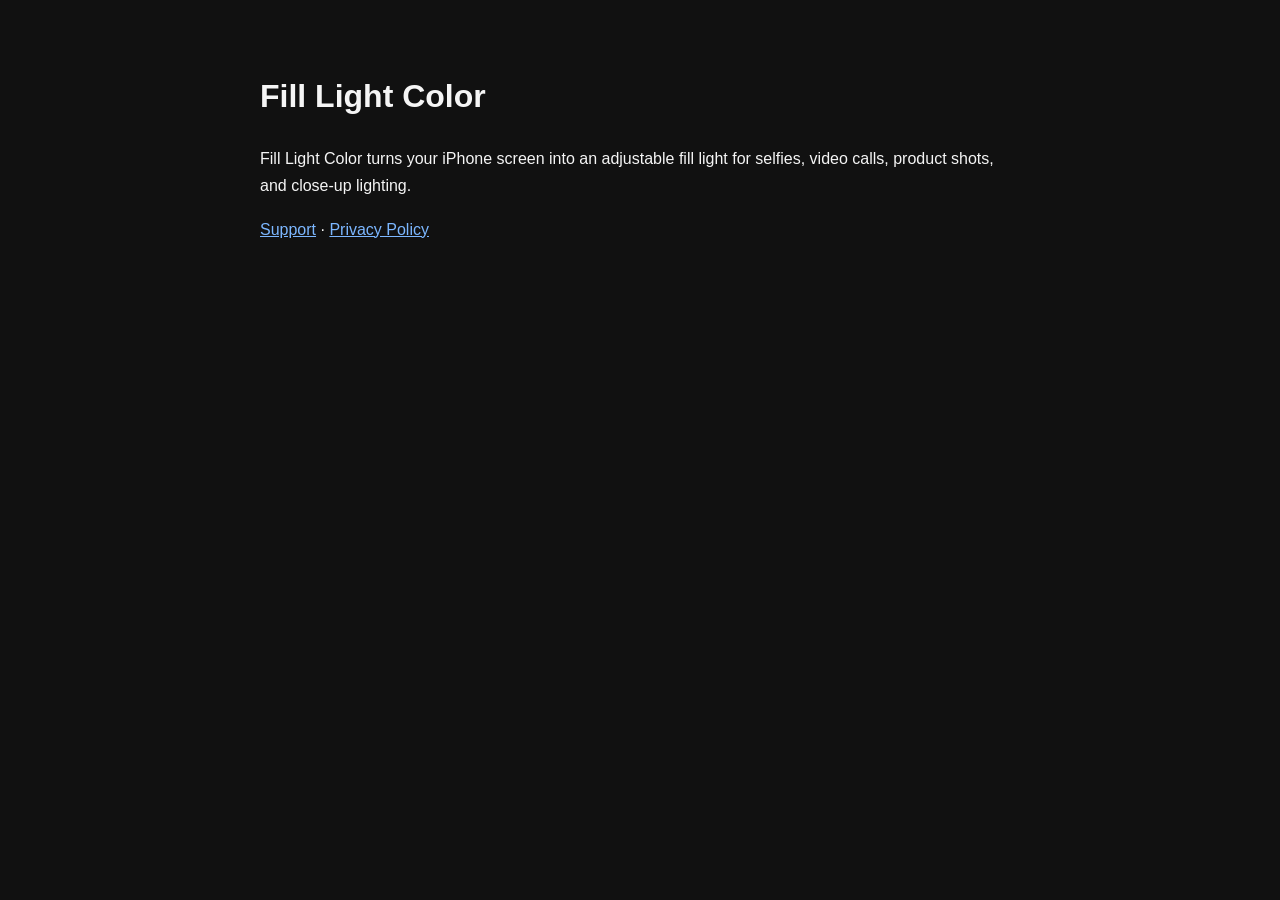
==== index.html @ bf75adb3 "Add root app ads site" ====
<!doctype html>
<html lang="zh-Hant">
<head>
  <meta charset="utf-8">
  <meta name="viewport" content="width=device-width, initial-scale=1">
  <title>Fill Light Color</title>
  <style>
    body { font-family: -apple-system, BlinkMacSystemFont, "PingFang TC", sans-serif; margin: 0; background: #111; color: #f5f5f5; }
    main { max-width: 760px; margin: 0 auto; padding: 48px 24px 72px; line-height: 1.7; }
    a { color: #7cb7ff; }
  </style>
</head>
<body>
  <main>
    <h1>Fill Light Color</h1>
    <p>Fill Light Color turns your iPhone screen into an adjustable fill light for selfies, video calls, product shots, and close-up lighting.</p>
    <p><a href="support.html">Support</a> · <a href="privacy-policy.html">Privacy Policy</a></p>
  </main>
</body>
</html>
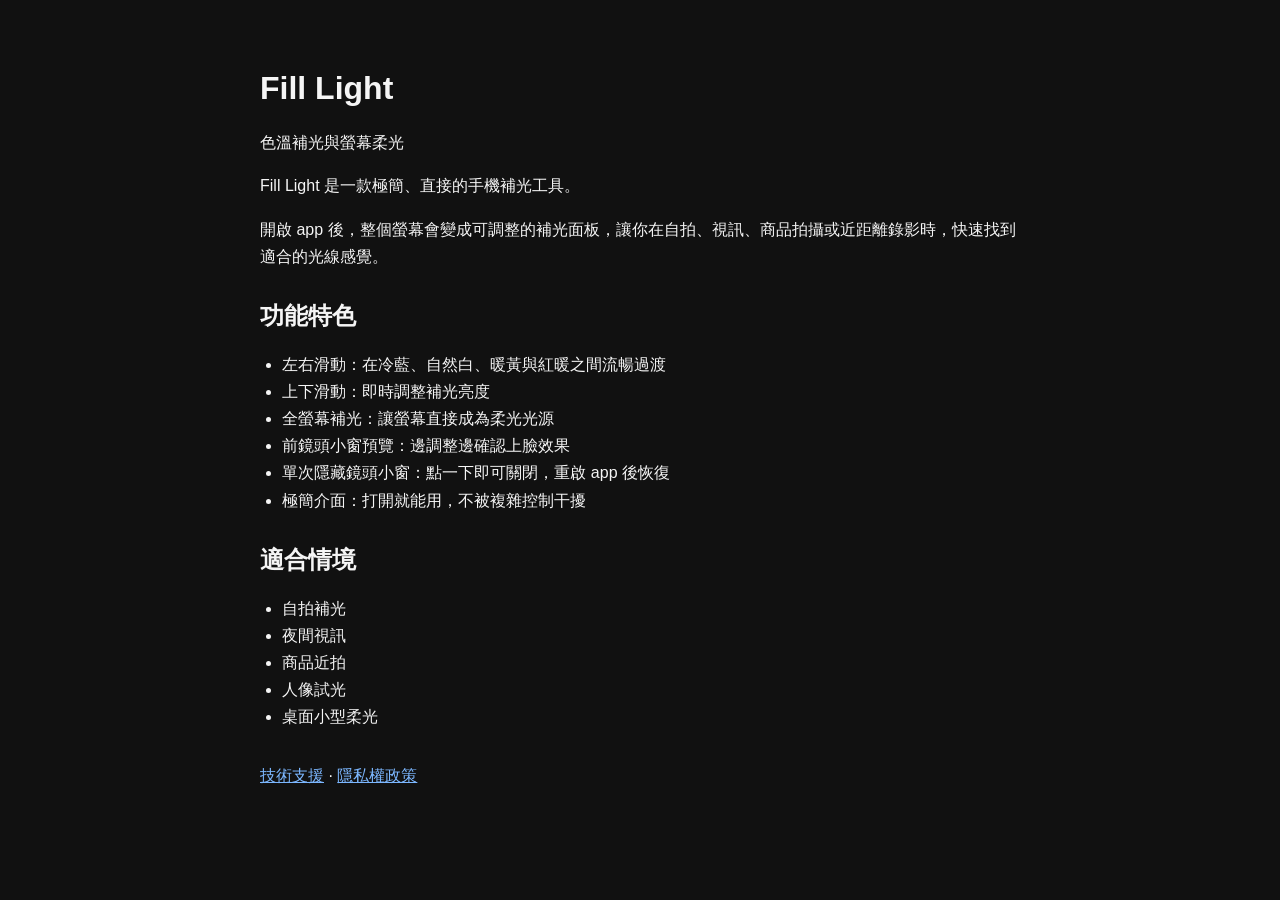
==== commit 0b6a6794: "Update Fill Light site copy" ====
--- a/index.html
+++ b/index.html
@@ -3,18 +3,49 @@
 <head>
   <meta charset="utf-8">
   <meta name="viewport" content="width=device-width, initial-scale=1">
-  <title>Fill Light Color</title>
+  <title>Fill Light</title>
   <style>
     body { font-family: -apple-system, BlinkMacSystemFont, "PingFang TC", sans-serif; margin: 0; background: #111; color: #f5f5f5; }
     main { max-width: 760px; margin: 0 auto; padding: 48px 24px 72px; line-height: 1.7; }
+    h1, h2 { line-height: 1.2; }
     a { color: #7cb7ff; }
+    section { margin-top: 32px; }
+    ul { padding-left: 1.4em; }
   </style>
 </head>
 <body>
   <main>
-    <h1>Fill Light Color</h1>
-    <p>Fill Light Color turns your iPhone screen into an adjustable fill light for selfies, video calls, product shots, and close-up lighting.</p>
-    <p><a href="support.html">Support</a> · <a href="privacy-policy.html">Privacy Policy</a></p>
+    <h1>Fill Light</h1>
+    <p>色溫補光與螢幕柔光</p>
+    <p>Fill Light 是一款極簡、直接的手機補光工具。</p>
+    <p>開啟 app 後，整個螢幕會變成可調整的補光面板，讓你在自拍、視訊、商品拍攝或近距離錄影時，快速找到適合的光線感覺。</p>
+
+    <section>
+      <h2>功能特色</h2>
+      <ul>
+        <li>左右滑動：在冷藍、自然白、暖黃與紅暖之間流暢過渡</li>
+        <li>上下滑動：即時調整補光亮度</li>
+        <li>全螢幕補光：讓螢幕直接成為柔光光源</li>
+        <li>前鏡頭小窗預覽：邊調整邊確認上臉效果</li>
+        <li>單次隱藏鏡頭小窗：點一下即可關閉，重啟 app 後恢復</li>
+        <li>極簡介面：打開就能用，不被複雜控制干擾</li>
+      </ul>
+    </section>
+
+    <section>
+      <h2>適合情境</h2>
+      <ul>
+        <li>自拍補光</li>
+        <li>夜間視訊</li>
+        <li>商品近拍</li>
+        <li>人像試光</li>
+        <li>桌面小型柔光</li>
+      </ul>
+    </section>
+
+    <section>
+      <p><a href="support.html">技術支援</a> · <a href="privacy-policy.html">隱私權政策</a></p>
+    </section>
   </main>
 </body>
 </html>
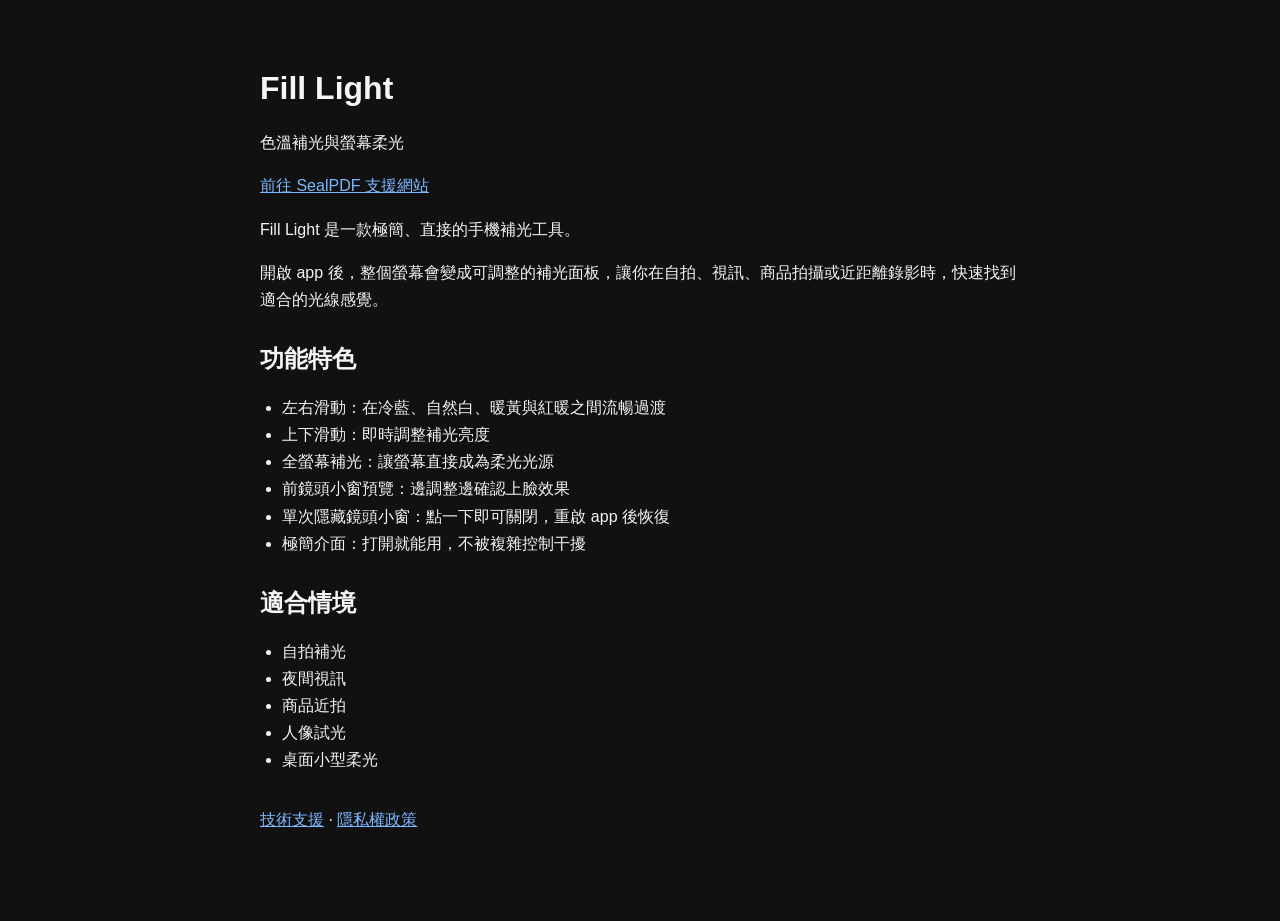
==== commit 92a786b5: "Add SealPDF support site" ====
--- a/index.html
+++ b/index.html
@@ -17,6 +17,7 @@
   <main>
     <h1>Fill Light</h1>
     <p>色溫補光與螢幕柔光</p>
+    <p><a href="sealpdf/">前往 SealPDF 支援網站</a></p>
     <p>Fill Light 是一款極簡、直接的手機補光工具。</p>
     <p>開啟 app 後，整個螢幕會變成可調整的補光面板，讓你在自拍、視訊、商品拍攝或近距離錄影時，快速找到適合的光線感覺。</p>
 
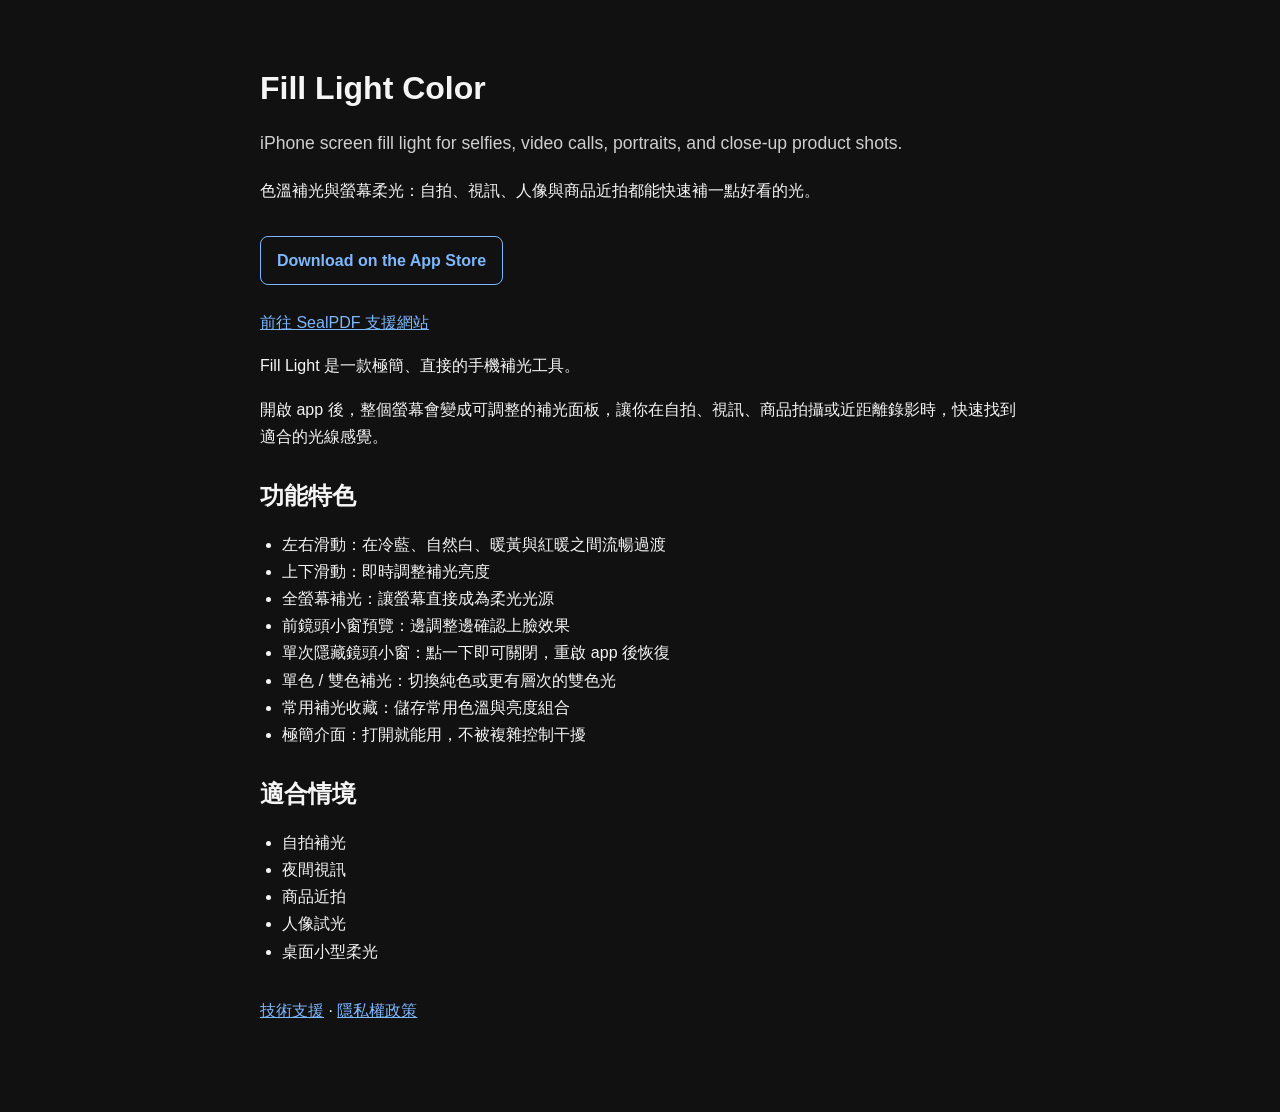
==== commit 9702719d: "Improve Fill Light landing page SEO" ====
--- a/index.html
+++ b/index.html
@@ -3,20 +3,30 @@
 <head>
   <meta charset="utf-8">
   <meta name="viewport" content="width=device-width, initial-scale=1">
-  <title>Fill Light</title>
+  <meta name="description" content="Fill Light Color turns your iPhone screen into a simple selfie fill light with adjustable brightness, color temperature, dual-color light, and front camera preview.">
+  <meta name="keywords" content="fill light, selfie light, iPhone fill light, screen light, color temperature, 補光燈, 自拍補光, 色溫, 柔光">
+  <meta property="og:title" content="Fill Light Color - iPhone screen fill light">
+  <meta property="og:description" content="Use your iPhone screen as an adjustable soft light for selfies, video calls, portraits, and product close-ups.">
+  <meta property="og:type" content="website">
+  <meta property="og:url" content="https://jc2000jctw-maker.github.io/">
+  <title>Fill Light Color - iPhone screen fill light</title>
   <style>
     body { font-family: -apple-system, BlinkMacSystemFont, "PingFang TC", sans-serif; margin: 0; background: #111; color: #f5f5f5; }
     main { max-width: 760px; margin: 0 auto; padding: 48px 24px 72px; line-height: 1.7; }
     h1, h2 { line-height: 1.2; }
     a { color: #7cb7ff; }
+    .app-store-link { display: inline-block; margin: 16px 0 8px; padding: 10px 16px; border: 1px solid #7cb7ff; border-radius: 8px; text-decoration: none; font-weight: 700; }
+    .tagline { color: #cfcfcf; font-size: 1.1rem; }
     section { margin-top: 32px; }
     ul { padding-left: 1.4em; }
   </style>
 </head>
 <body>
   <main>
-    <h1>Fill Light</h1>
-    <p>色溫補光與螢幕柔光</p>
+    <h1>Fill Light Color</h1>
+    <p class="tagline">iPhone screen fill light for selfies, video calls, portraits, and close-up product shots.</p>
+    <p>色溫補光與螢幕柔光：自拍、視訊、人像與商品近拍都能快速補一點好看的光。</p>
+    <p><a class="app-store-link" href="https://apps.apple.com/us/app/fill-light-color/id6772977729">Download on the App Store</a></p>
     <p><a href="sealpdf/">前往 SealPDF 支援網站</a></p>
     <p>Fill Light 是一款極簡、直接的手機補光工具。</p>
     <p>開啟 app 後，整個螢幕會變成可調整的補光面板，讓你在自拍、視訊、商品拍攝或近距離錄影時，快速找到適合的光線感覺。</p>
@@ -29,6 +39,8 @@
         <li>全螢幕補光：讓螢幕直接成為柔光光源</li>
         <li>前鏡頭小窗預覽：邊調整邊確認上臉效果</li>
         <li>單次隱藏鏡頭小窗：點一下即可關閉，重啟 app 後恢復</li>
+        <li>單色 / 雙色補光：切換純色或更有層次的雙色光</li>
+        <li>常用補光收藏：儲存常用色溫與亮度組合</li>
         <li>極簡介面：打開就能用，不被複雜控制干擾</li>
       </ul>
     </section>
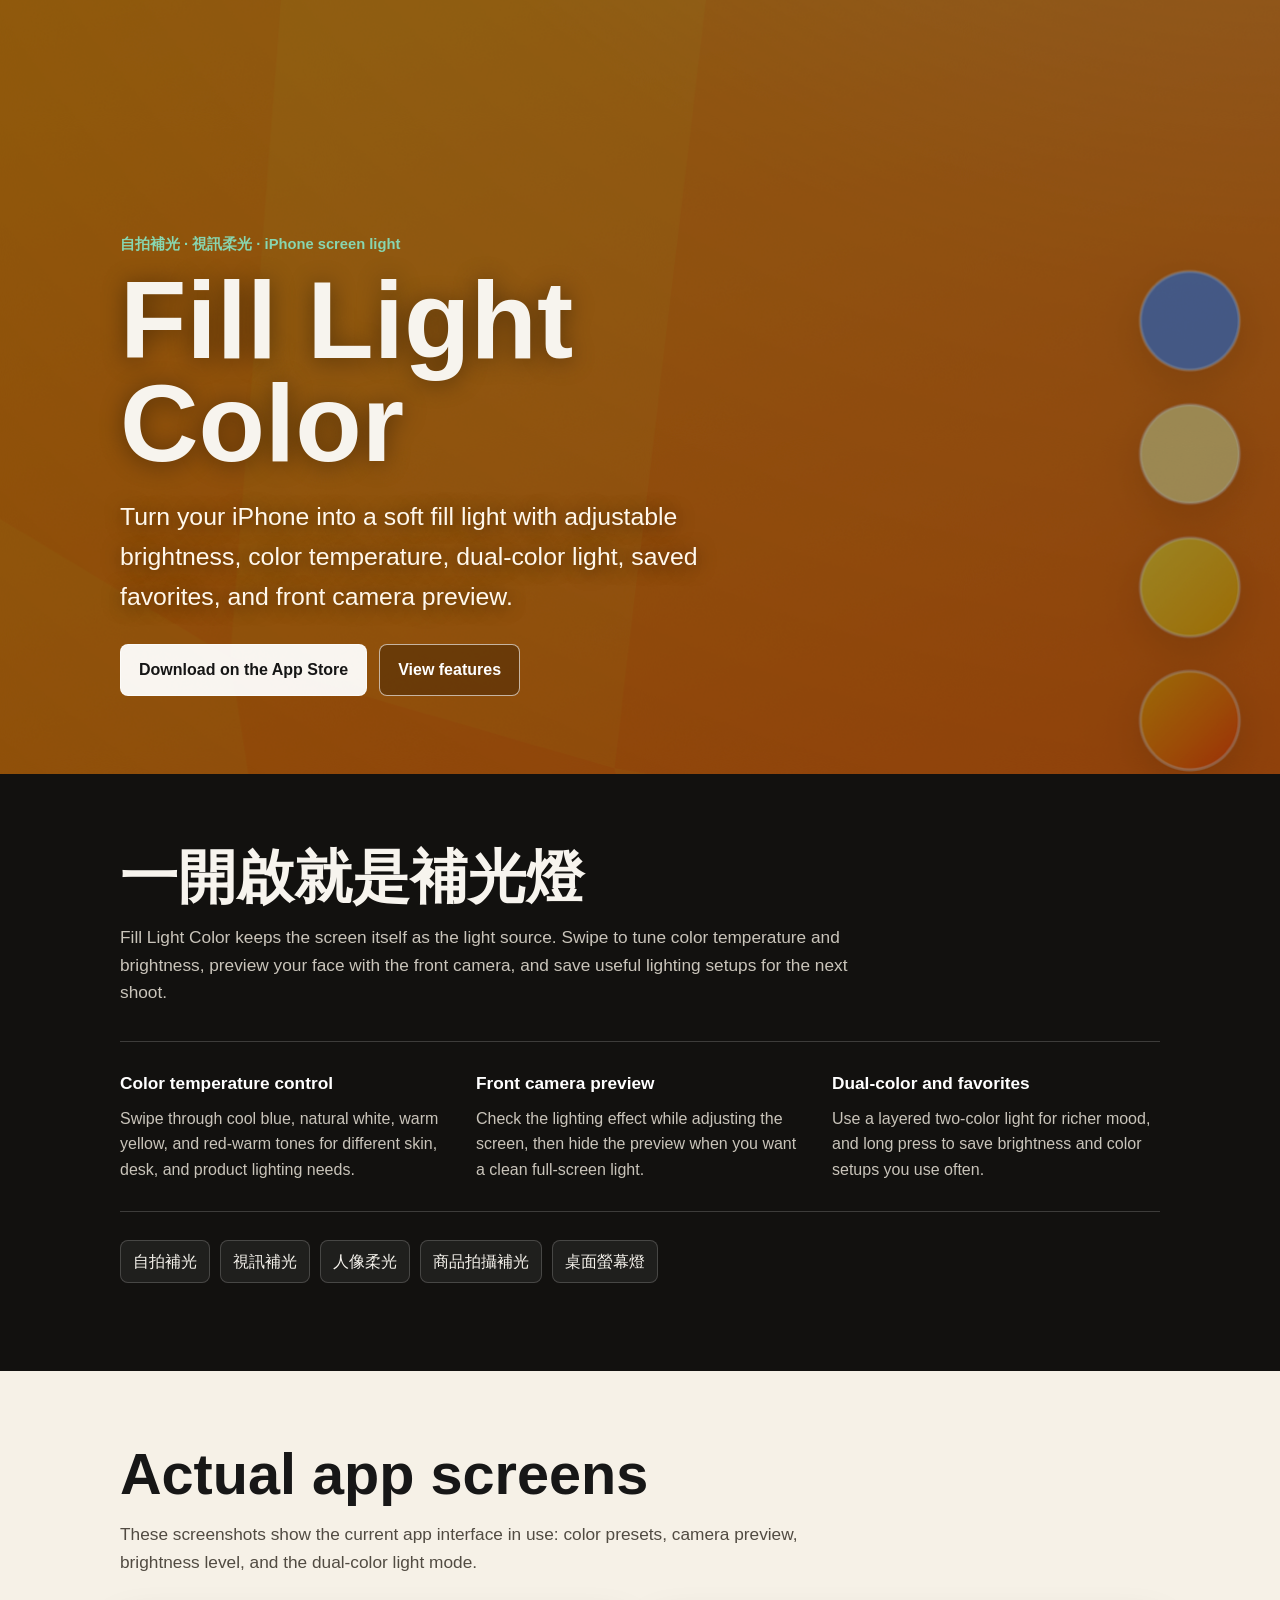
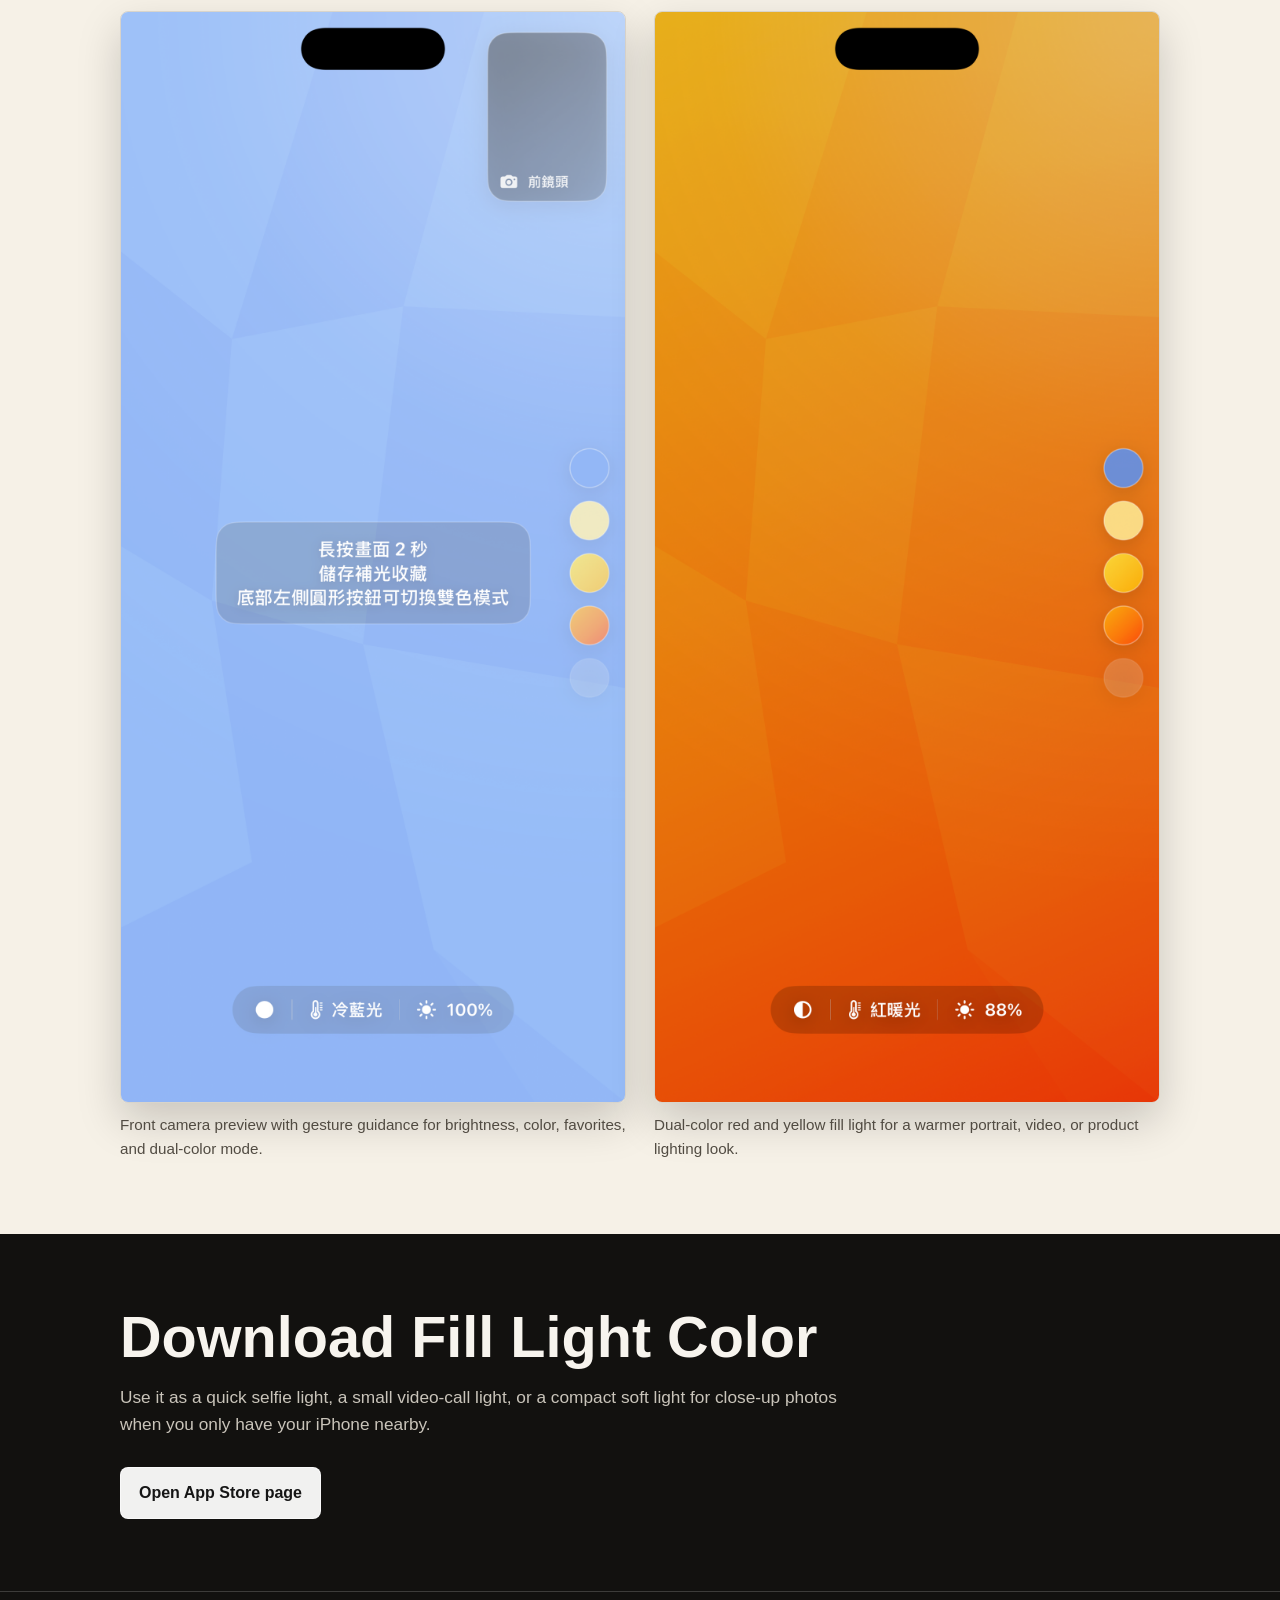
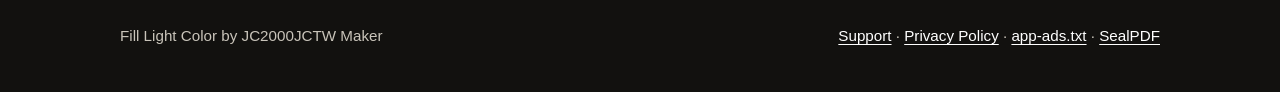
==== commit 050222a5: "Improve Fill Light product landing page" ====
--- a/index.html
+++ b/index.html
@@ -3,62 +3,378 @@
 <head>
   <meta charset="utf-8">
   <meta name="viewport" content="width=device-width, initial-scale=1">
-  <meta name="description" content="Fill Light Color turns your iPhone screen into a simple selfie fill light with adjustable brightness, color temperature, dual-color light, and front camera preview.">
-  <meta name="keywords" content="fill light, selfie light, iPhone fill light, screen light, color temperature, 補光燈, 自拍補光, 色溫, 柔光">
+  <meta name="description" content="Fill Light Color turns your iPhone screen into an adjustable selfie fill light for video calls, portraits, product close-ups, and soft screen lighting. 支援自拍補光、視訊補光、色溫調整、雙色補光與前鏡頭預覽。">
+  <meta name="keywords" content="fill light, selfie light, video light, screen light, iPhone fill light, soft light, color temperature, 補光燈, 自拍補光, 視訊補光, 手機補光燈, 螢幕燈, 色溫, 柔光, 商品拍攝補光">
+  <meta name="robots" content="index,follow">
+  <link rel="canonical" href="https://jc2000jctw-maker.github.io/">
   <meta property="og:title" content="Fill Light Color - iPhone screen fill light">
   <meta property="og:description" content="Use your iPhone screen as an adjustable soft light for selfies, video calls, portraits, and product close-ups.">
   <meta property="og:type" content="website">
   <meta property="og:url" content="https://jc2000jctw-maker.github.io/">
+  <meta property="og:image" content="https://jc2000jctw-maker.github.io/assets/fill-light-dual-red-yellow.png">
   <title>Fill Light Color - iPhone screen fill light</title>
   <style>
-    body { font-family: -apple-system, BlinkMacSystemFont, "PingFang TC", sans-serif; margin: 0; background: #111; color: #f5f5f5; }
-    main { max-width: 760px; margin: 0 auto; padding: 48px 24px 72px; line-height: 1.7; }
-    h1, h2 { line-height: 1.2; }
-    a { color: #7cb7ff; }
-    .app-store-link { display: inline-block; margin: 16px 0 8px; padding: 10px 16px; border: 1px solid #7cb7ff; border-radius: 8px; text-decoration: none; font-weight: 700; }
-    .tagline { color: #cfcfcf; font-size: 1.1rem; }
-    section { margin-top: 32px; }
-    ul { padding-left: 1.4em; }
+    :root {
+      color-scheme: dark;
+      --ink: #f7f4ee;
+      --muted: #c9c4ba;
+      --line: rgba(255, 255, 255, 0.18);
+      --panel: rgba(18, 18, 18, 0.72);
+      --blue: #9fc2f8;
+      --amber: #f0a323;
+      --green: #88d6b0;
+      --page: #12110f;
+    }
+
+    * {
+      box-sizing: border-box;
+    }
+
+    html {
+      scroll-behavior: smooth;
+    }
+
+    body {
+      margin: 0;
+      background: var(--page);
+      color: var(--ink);
+      font-family: -apple-system, BlinkMacSystemFont, "Segoe UI", "PingFang TC", "Noto Sans TC", sans-serif;
+      line-height: 1.6;
+    }
+
+    a {
+      color: inherit;
+    }
+
+    .hero {
+      min-height: 86vh;
+      display: grid;
+      align-items: end;
+      position: relative;
+      isolation: isolate;
+      overflow: hidden;
+      padding: 24px;
+      background: #17140f;
+    }
+
+    .hero::before {
+      content: "";
+      position: absolute;
+      inset: 0;
+      z-index: -2;
+      background-image: url("assets/fill-light-dual-red-yellow.png");
+      background-position: center 42%;
+      background-size: cover;
+    }
+
+    .hero::after {
+      content: "";
+      position: absolute;
+      inset: 0;
+      z-index: -1;
+      background: rgba(0, 0, 0, 0.38);
+    }
+
+    .hero-inner {
+      width: min(1040px, 100%);
+      margin: 0 auto;
+      padding: 13vh 0 6vh;
+    }
+
+    .eyebrow {
+      margin: 0 0 12px;
+      color: var(--green);
+      font-weight: 700;
+      font-size: 0.92rem;
+    }
+
+    h1 {
+      margin: 0;
+      max-width: 720px;
+      font-size: clamp(3rem, 9vw, 6.8rem);
+      line-height: 0.95;
+      letter-spacing: 0;
+      text-wrap: balance;
+      text-shadow: 0 2px 24px rgba(0, 0, 0, 0.42);
+    }
+
+    .tagline {
+      max-width: 660px;
+      margin: 22px 0 0;
+      color: #fff8ec;
+      font-size: clamp(1.15rem, 2vw, 1.55rem);
+      text-shadow: 0 2px 18px rgba(0, 0, 0, 0.55);
+    }
+
+    .actions {
+      display: flex;
+      flex-wrap: wrap;
+      gap: 12px;
+      margin-top: 28px;
+    }
+
+    .button {
+      display: inline-flex;
+      min-height: 48px;
+      align-items: center;
+      justify-content: center;
+      padding: 12px 18px;
+      border: 1px solid rgba(255, 255, 255, 0.62);
+      border-radius: 8px;
+      background: rgba(255, 255, 255, 0.94);
+      color: #161616;
+      font-weight: 800;
+      text-decoration: none;
+    }
+
+    .button.secondary {
+      background: rgba(0, 0, 0, 0.26);
+      color: #fff;
+    }
+
+    main {
+      overflow: hidden;
+    }
+
+    .section {
+      padding: 72px 24px;
+    }
+
+    .section-inner {
+      width: min(1040px, 100%);
+      margin: 0 auto;
+    }
+
+    h2 {
+      margin: 0 0 16px;
+      font-size: clamp(2rem, 5vw, 3.6rem);
+      line-height: 1.08;
+      letter-spacing: 0;
+    }
+
+    .lead {
+      max-width: 760px;
+      margin: 0;
+      color: var(--muted);
+      font-size: 1.08rem;
+    }
+
+    .feature-grid {
+      display: grid;
+      grid-template-columns: repeat(3, 1fr);
+      gap: 28px;
+      margin-top: 34px;
+      border-top: 1px solid var(--line);
+      border-bottom: 1px solid var(--line);
+    }
+
+    .feature {
+      min-width: 0;
+      padding: 28px 0;
+    }
+
+    .feature strong {
+      display: block;
+      margin-bottom: 8px;
+      color: #fff;
+      font-size: 1.08rem;
+    }
+
+    .feature p {
+      margin: 0;
+      color: var(--muted);
+    }
+
+    .showcase {
+      background: #f6f1e7;
+      color: #171717;
+    }
+
+    .showcase .lead {
+      color: #514b42;
+    }
+
+    .shots {
+      display: grid;
+      grid-template-columns: repeat(2, minmax(0, 1fr));
+      gap: 28px;
+      align-items: start;
+      margin-top: 34px;
+    }
+
+    figure {
+      margin: 0;
+    }
+
+    .shot img {
+      display: block;
+      width: 100%;
+      height: auto;
+      border-radius: 8px;
+      border: 1px solid rgba(0, 0, 0, 0.12);
+      box-shadow: 0 18px 44px rgba(0, 0, 0, 0.18);
+    }
+
+    figcaption {
+      margin-top: 10px;
+      color: #514b42;
+      font-size: 0.95rem;
+    }
+
+    .use-cases {
+      display: flex;
+      flex-wrap: wrap;
+      gap: 10px;
+      margin-top: 28px;
+      padding: 0;
+      list-style: none;
+    }
+
+    .use-cases li {
+      border: 1px solid var(--line);
+      border-radius: 8px;
+      padding: 8px 12px;
+      color: var(--ink);
+      background: rgba(255, 255, 255, 0.06);
+    }
+
+    .footer {
+      padding: 32px 24px 44px;
+      border-top: 1px solid var(--line);
+      color: var(--muted);
+      font-size: 0.95rem;
+    }
+
+    .footer-inner {
+      width: min(1040px, 100%);
+      margin: 0 auto;
+      display: flex;
+      flex-wrap: wrap;
+      gap: 12px 18px;
+      justify-content: space-between;
+    }
+
+    .footer a {
+      color: #fff;
+      text-decoration-thickness: 1px;
+      text-underline-offset: 3px;
+    }
+
+    @media (max-width: 760px) {
+      .hero {
+        min-height: 82vh;
+      }
+
+      .feature-grid,
+      .shots {
+        grid-template-columns: 1fr;
+      }
+
+      .section {
+        padding: 56px 20px;
+      }
+    }
   </style>
+  <script type="application/ld+json">
+    {
+      "@context": "https://schema.org",
+      "@type": "SoftwareApplication",
+      "name": "Fill Light Color",
+      "operatingSystem": "iOS",
+      "applicationCategory": "UtilitiesApplication",
+      "description": "An iPhone screen fill light for selfies, video calls, portraits, and product close-ups with adjustable brightness, color temperature, dual-color light, favorites, and front camera preview.",
+      "downloadUrl": "https://apps.apple.com/us/app/fill-light-color/id6772977729",
+      "offers": {
+        "@type": "Offer",
+        "price": "0",
+        "priceCurrency": "USD"
+      }
+    }
+  </script>
 </head>
 <body>
+  <header class="hero">
+    <div class="hero-inner">
+      <p class="eyebrow">自拍補光 · 視訊柔光 · iPhone screen light</p>
+      <h1>Fill Light Color</h1>
+      <p class="tagline">Turn your iPhone into a soft fill light with adjustable brightness, color temperature, dual-color light, saved favorites, and front camera preview.</p>
+      <div class="actions" aria-label="Primary actions">
+        <a class="button" href="https://apps.apple.com/us/app/fill-light-color/id6772977729">Download on the App Store</a>
+        <a class="button secondary" href="#features">View features</a>
+      </div>
+    </div>
+  </header>
+
   <main>
-    <h1>Fill Light Color</h1>
-    <p class="tagline">iPhone screen fill light for selfies, video calls, portraits, and close-up product shots.</p>
-    <p>色溫補光與螢幕柔光：自拍、視訊、人像與商品近拍都能快速補一點好看的光。</p>
-    <p><a class="app-store-link" href="https://apps.apple.com/us/app/fill-light-color/id6772977729">Download on the App Store</a></p>
-    <p><a href="sealpdf/">前往 SealPDF 支援網站</a></p>
-    <p>Fill Light 是一款極簡、直接的手機補光工具。</p>
-    <p>開啟 app 後，整個螢幕會變成可調整的補光面板，讓你在自拍、視訊、商品拍攝或近距離錄影時，快速找到適合的光線感覺。</p>
-
-    <section>
-      <h2>功能特色</h2>
-      <ul>
-        <li>左右滑動：在冷藍、自然白、暖黃與紅暖之間流暢過渡</li>
-        <li>上下滑動：即時調整補光亮度</li>
-        <li>全螢幕補光：讓螢幕直接成為柔光光源</li>
-        <li>前鏡頭小窗預覽：邊調整邊確認上臉效果</li>
-        <li>單次隱藏鏡頭小窗：點一下即可關閉，重啟 app 後恢復</li>
-        <li>單色 / 雙色補光：切換純色或更有層次的雙色光</li>
-        <li>常用補光收藏：儲存常用色溫與亮度組合</li>
-        <li>極簡介面：打開就能用，不被複雜控制干擾</li>
-      </ul>
+    <section class="section" id="features">
+      <div class="section-inner">
+        <h2>一開啟就是補光燈</h2>
+        <p class="lead">Fill Light Color keeps the screen itself as the light source. Swipe to tune color temperature and brightness, preview your face with the front camera, and save useful lighting setups for the next shoot.</p>
+
+        <div class="feature-grid" aria-label="Fill Light Color features">
+          <div class="feature">
+            <strong>Color temperature control</strong>
+            <p>Swipe through cool blue, natural white, warm yellow, and red-warm tones for different skin, desk, and product lighting needs.</p>
+          </div>
+          <div class="feature">
+            <strong>Front camera preview</strong>
+            <p>Check the lighting effect while adjusting the screen, then hide the preview when you want a clean full-screen light.</p>
+          </div>
+          <div class="feature">
+            <strong>Dual-color and favorites</strong>
+            <p>Use a layered two-color light for richer mood, and long press to save brightness and color setups you use often.</p>
+          </div>
+        </div>
+
+        <ul class="use-cases" aria-label="Use cases">
+          <li>自拍補光</li>
+          <li>視訊補光</li>
+          <li>人像柔光</li>
+          <li>商品拍攝補光</li>
+          <li>桌面螢幕燈</li>
+        </ul>
+      </div>
     </section>
 
-    <section>
-      <h2>適合情境</h2>
-      <ul>
-        <li>自拍補光</li>
-        <li>夜間視訊</li>
-        <li>商品近拍</li>
-        <li>人像試光</li>
-        <li>桌面小型柔光</li>
-      </ul>
+    <section class="section showcase" aria-label="Actual app screenshots">
+      <div class="section-inner">
+        <h2>Actual app screens</h2>
+        <p class="lead">These screenshots show the current app interface in use: color presets, camera preview, brightness level, and the dual-color light mode.</p>
+
+        <div class="shots">
+          <figure class="shot">
+            <img src="assets/fill-light-camera-hint.png" alt="Fill Light Color cool blue screen light with front camera preview and gesture hint" width="1284" height="2778" loading="lazy">
+            <figcaption>Front camera preview with gesture guidance for brightness, color, favorites, and dual-color mode.</figcaption>
+          </figure>
+          <figure class="shot">
+            <img src="assets/fill-light-dual-red-yellow.png" alt="Fill Light Color red yellow dual-color fill light mode with brightness control" width="1284" height="2778" loading="lazy">
+            <figcaption>Dual-color red and yellow fill light for a warmer portrait, video, or product lighting look.</figcaption>
+          </figure>
+        </div>
+      </div>
     </section>
 
-    <section>
-      <p><a href="support.html">技術支援</a> · <a href="privacy-policy.html">隱私權政策</a></p>
+    <section class="section">
+      <div class="section-inner">
+        <h2>Download Fill Light Color</h2>
+        <p class="lead">Use it as a quick selfie light, a small video-call light, or a compact soft light for close-up photos when you only have your iPhone nearby.</p>
+        <div class="actions">
+          <a class="button" href="https://apps.apple.com/us/app/fill-light-color/id6772977729">Open App Store page</a>
+        </div>
+      </div>
     </section>
   </main>
+
+  <footer class="footer">
+    <div class="footer-inner">
+      <div>Fill Light Color by JC2000JCTW Maker</div>
+      <div>
+        <a href="support.html">Support</a> ·
+        <a href="privacy-policy.html">Privacy Policy</a> ·
+        <a href="app-ads.txt">app-ads.txt</a> ·
+        <a href="sealpdf/">SealPDF</a>
+      </div>
+    </div>
+  </footer>
 </body>
 </html>
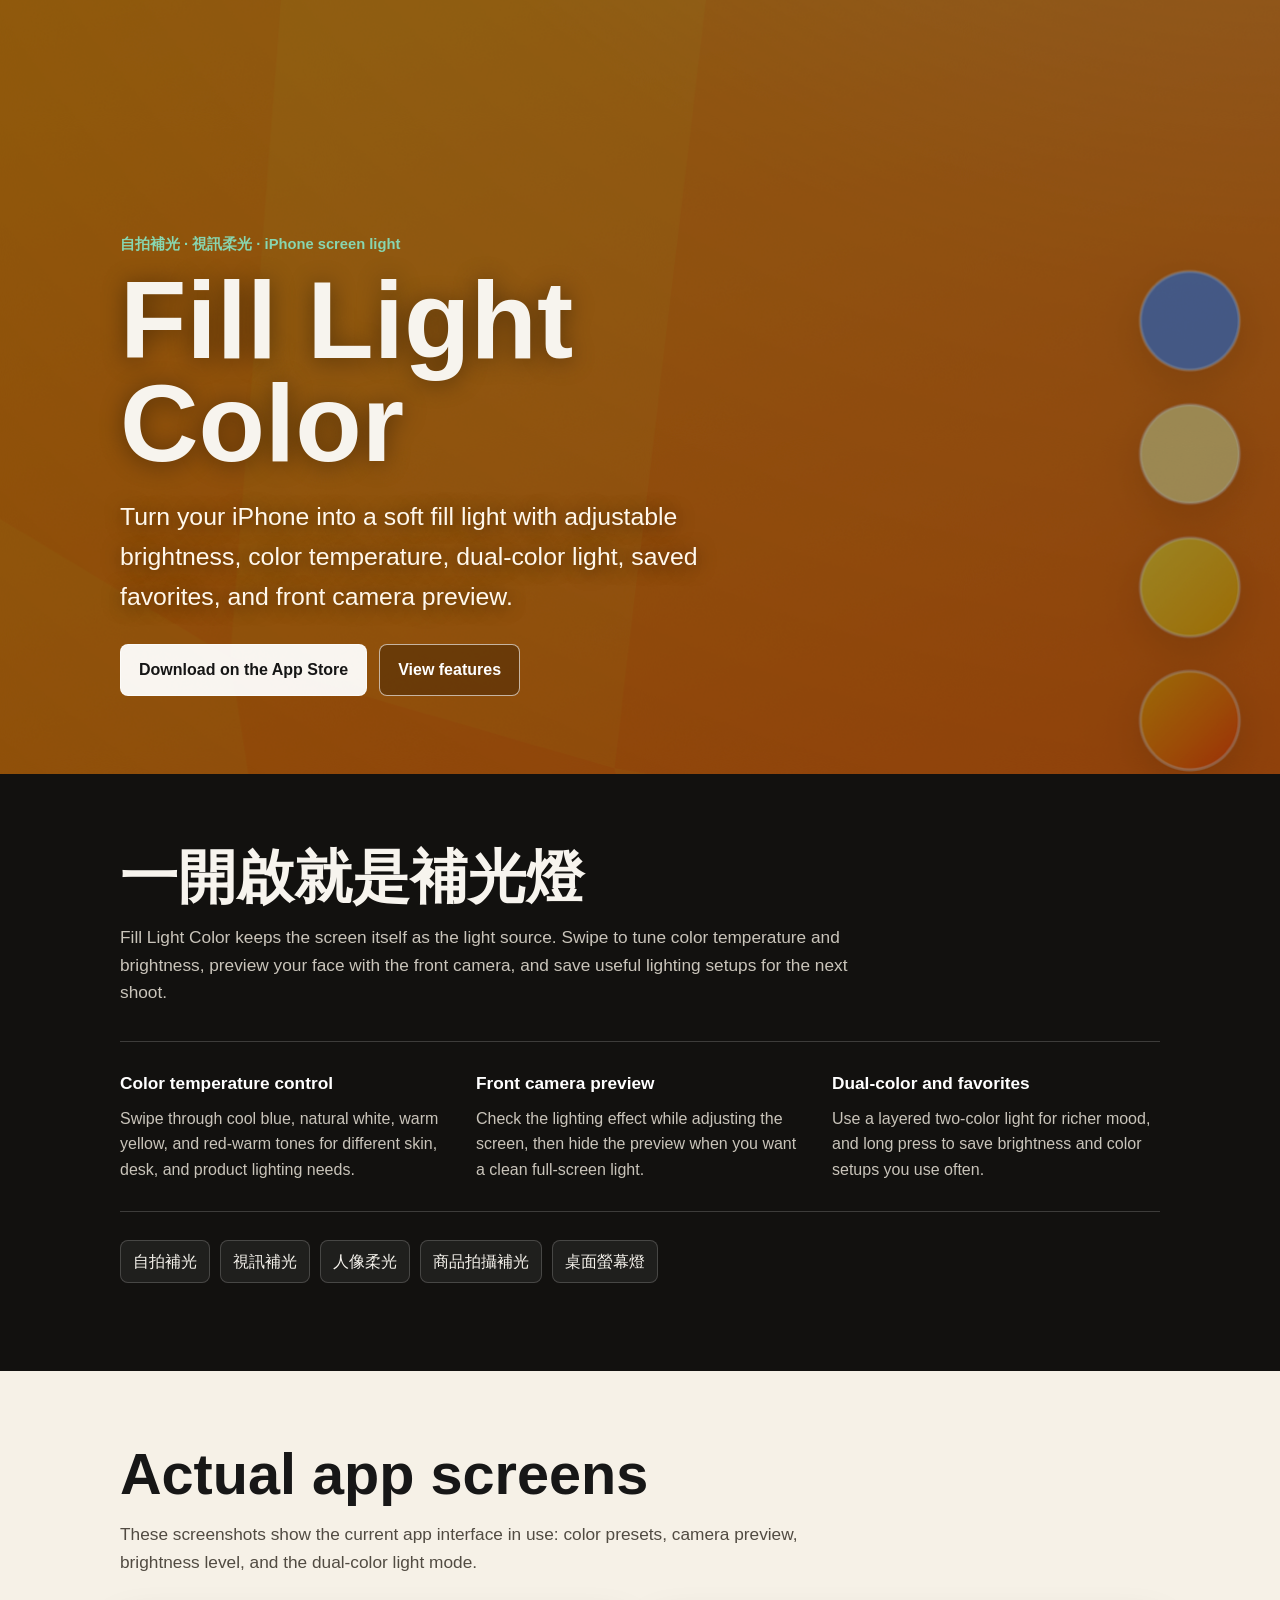
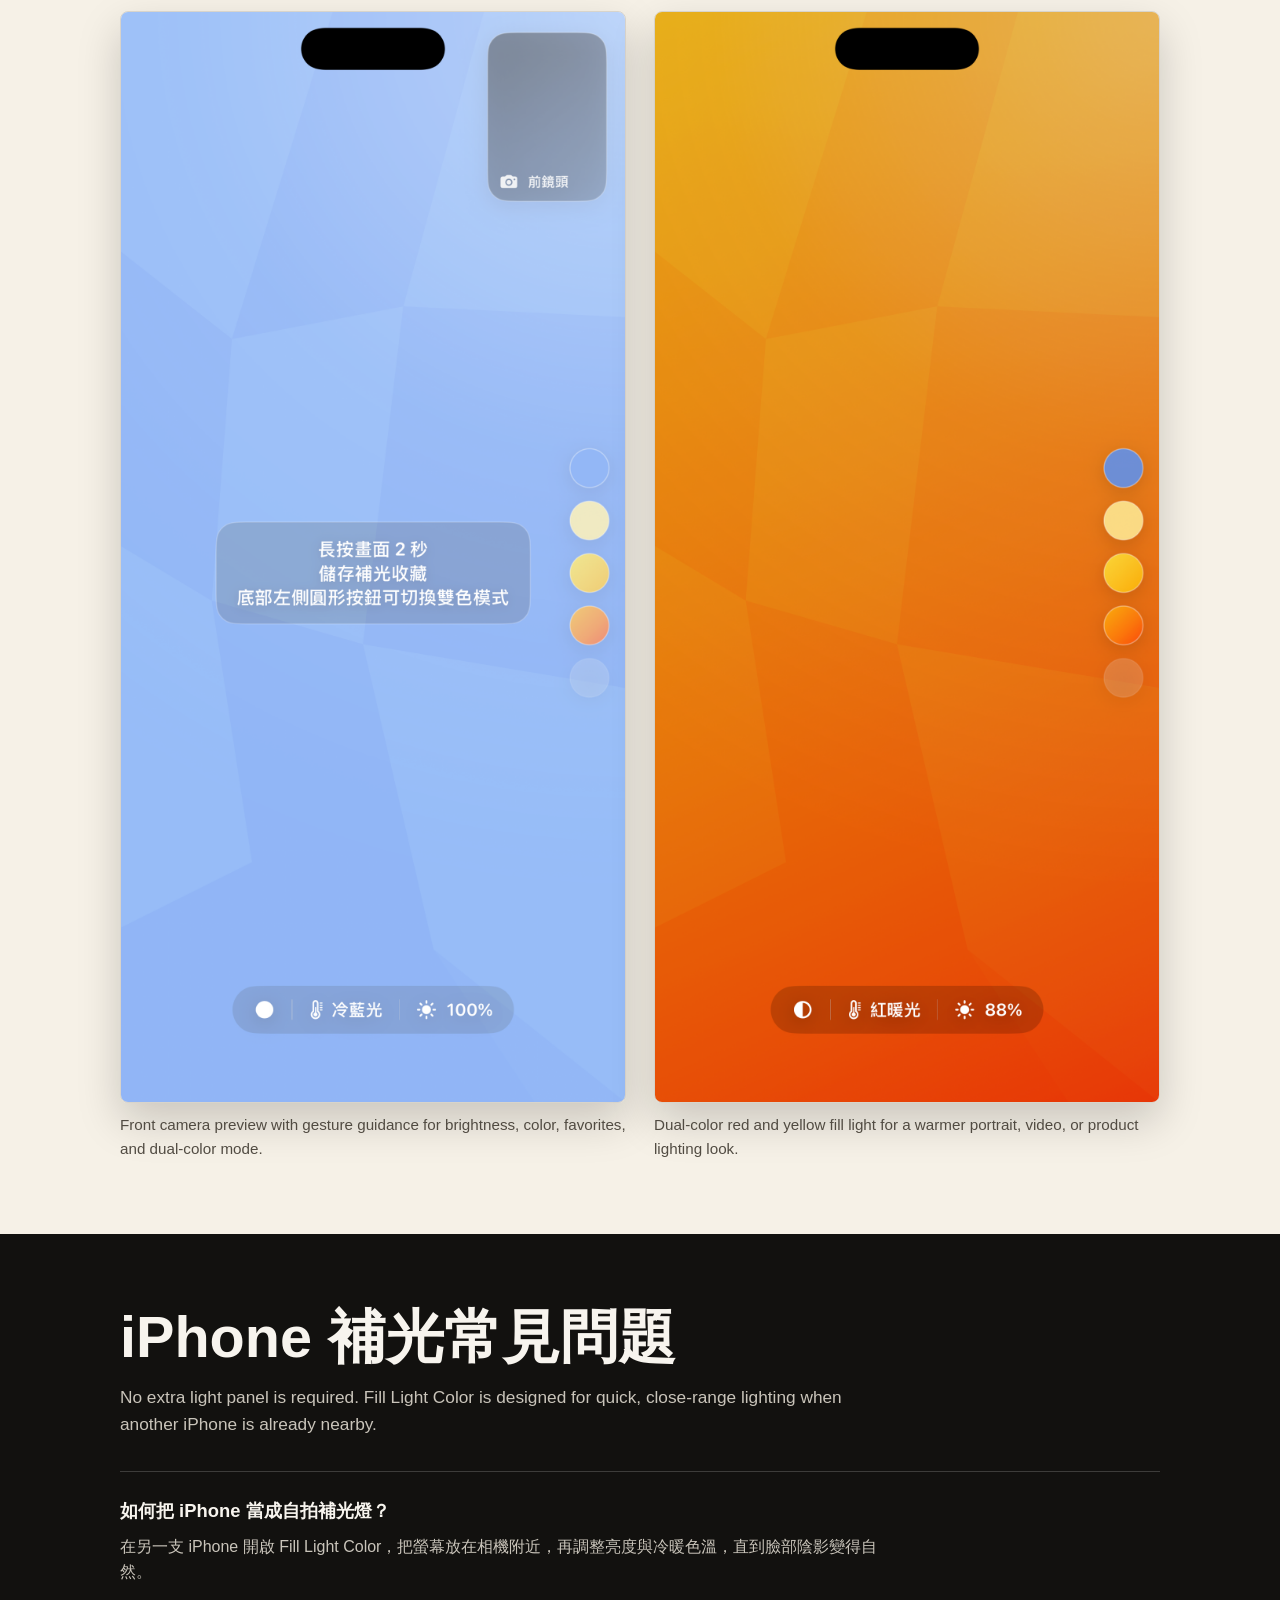
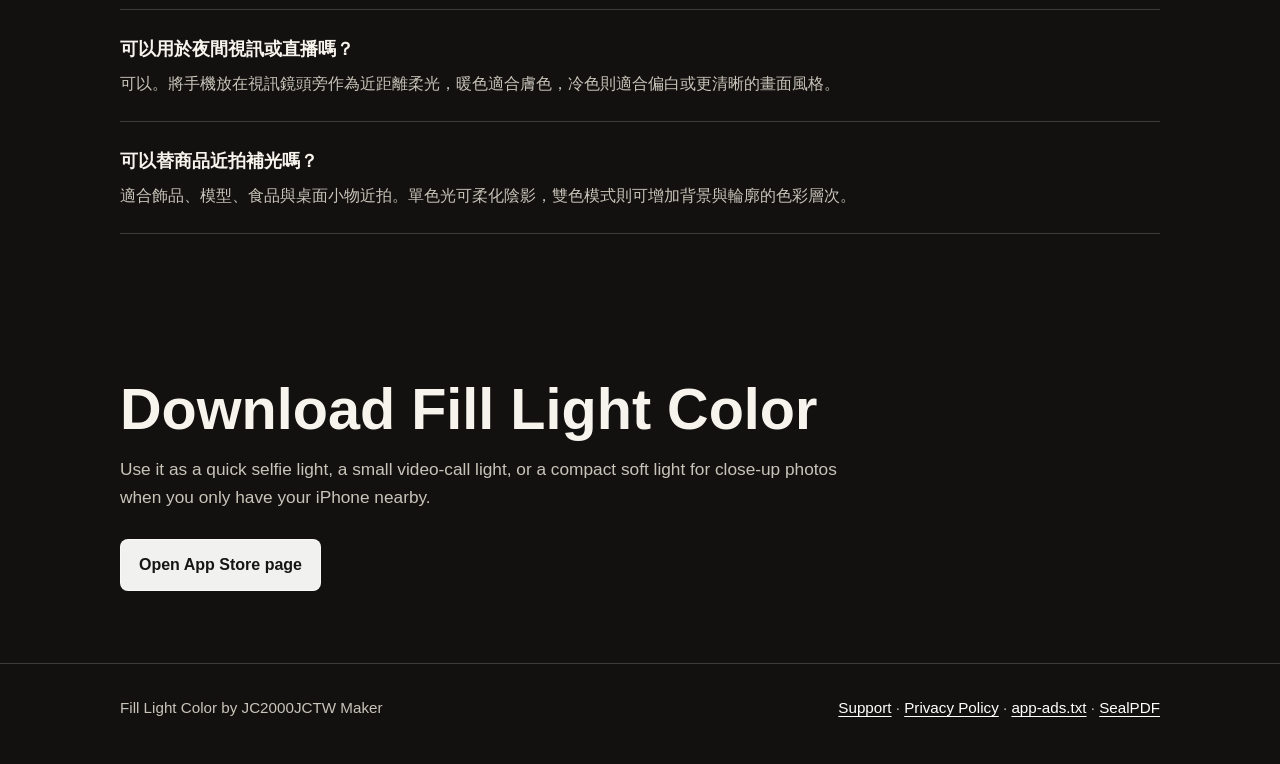
==== commit d4f4f257: "Improve Fill Light discovery SEO" ====
--- a/index.html
+++ b/index.html
@@ -6,12 +6,20 @@
   <meta name="description" content="Fill Light Color turns your iPhone screen into an adjustable selfie fill light for video calls, portraits, product close-ups, and soft screen lighting. 支援自拍補光、視訊補光、色溫調整、雙色補光與前鏡頭預覽。">
   <meta name="keywords" content="fill light, selfie light, video light, screen light, iPhone fill light, soft light, color temperature, 補光燈, 自拍補光, 視訊補光, 手機補光燈, 螢幕燈, 色溫, 柔光, 商品拍攝補光">
   <meta name="robots" content="index,follow">
+  <meta name="apple-itunes-app" content="app-id=6772977729">
+  <meta name="theme-color" content="#12110f">
   <link rel="canonical" href="https://jc2000jctw-maker.github.io/">
   <meta property="og:title" content="Fill Light Color - iPhone screen fill light">
   <meta property="og:description" content="Use your iPhone screen as an adjustable soft light for selfies, video calls, portraits, and product close-ups.">
   <meta property="og:type" content="website">
   <meta property="og:url" content="https://jc2000jctw-maker.github.io/">
+  <meta property="og:site_name" content="Fill Light Color">
+  <meta property="og:locale" content="zh_TW">
   <meta property="og:image" content="https://jc2000jctw-maker.github.io/assets/fill-light-dual-red-yellow.png">
+  <meta name="twitter:card" content="summary_large_image">
+  <meta name="twitter:title" content="Fill Light Color - iPhone screen fill light">
+  <meta name="twitter:description" content="Adjustable soft screen light for selfies, video calls, portraits, and product close-ups.">
+  <meta name="twitter:image" content="https://jc2000jctw-maker.github.io/assets/fill-light-dual-red-yellow.png">
   <title>Fill Light Color - iPhone screen fill light</title>
   <style>
     :root {
@@ -236,6 +244,28 @@
       padding: 8px 12px;
       color: var(--ink);
       background: rgba(255, 255, 255, 0.06);
+    }
+
+    .faq-list {
+      margin-top: 32px;
+      border-top: 1px solid var(--line);
+    }
+
+    .faq-item {
+      padding: 24px 0;
+      border-bottom: 1px solid var(--line);
+    }
+
+    .faq-item h3 {
+      margin: 0 0 8px;
+      font-size: 1.15rem;
+      letter-spacing: 0;
+    }
+
+    .faq-item p {
+      max-width: 760px;
+      margin: 0;
+      color: var(--muted);
     }
 
     .footer {
@@ -291,6 +321,38 @@
       }
     }
   </script>
+  <script type="application/ld+json">
+    {
+      "@context": "https://schema.org",
+      "@type": "FAQPage",
+      "mainEntity": [
+        {
+          "@type": "Question",
+          "name": "How can I use an iPhone as a fill light?",
+          "acceptedAnswer": {
+            "@type": "Answer",
+            "text": "Open Fill Light Color on a second iPhone, place it near the camera, then adjust screen brightness and color temperature until the subject is evenly lit."
+          }
+        },
+        {
+          "@type": "Question",
+          "name": "Can Fill Light Color help with video calls and product photos?",
+          "acceptedAnswer": {
+            "@type": "Answer",
+            "text": "Yes. The full-screen soft light can be used beside a webcam for video calls or near small products for close-up photography."
+          }
+        },
+        {
+          "@type": "Question",
+          "name": "Does the app support warm and cool light?",
+          "acceptedAnswer": {
+            "@type": "Answer",
+            "text": "Yes. Fill Light Color supports adjustable cool, natural, warm, and red-warm tones, plus a dual-color light mode."
+          }
+        }
+      ]
+    }
+  </script>
 </head>
 <body>
   <header class="hero">
@@ -354,6 +416,27 @@
       </div>
     </section>
 
+    <section class="section" aria-labelledby="faq-heading">
+      <div class="section-inner">
+        <h2 id="faq-heading">iPhone 補光常見問題</h2>
+        <p class="lead">No extra light panel is required. Fill Light Color is designed for quick, close-range lighting when another iPhone is already nearby.</p>
+        <div class="faq-list">
+          <div class="faq-item">
+            <h3>如何把 iPhone 當成自拍補光燈？</h3>
+            <p>在另一支 iPhone 開啟 Fill Light Color，把螢幕放在相機附近，再調整亮度與冷暖色溫，直到臉部陰影變得自然。</p>
+          </div>
+          <div class="faq-item">
+            <h3>可以用於夜間視訊或直播嗎？</h3>
+            <p>可以。將手機放在視訊鏡頭旁作為近距離柔光，暖色適合膚色，冷色則適合偏白或更清晰的畫面風格。</p>
+          </div>
+          <div class="faq-item">
+            <h3>可以替商品近拍補光嗎？</h3>
+            <p>適合飾品、模型、食品與桌面小物近拍。單色光可柔化陰影，雙色模式則可增加背景與輪廓的色彩層次。</p>
+          </div>
+        </div>
+      </div>
+    </section>
+
     <section class="section">
       <div class="section-inner">
         <h2>Download Fill Light Color</h2>
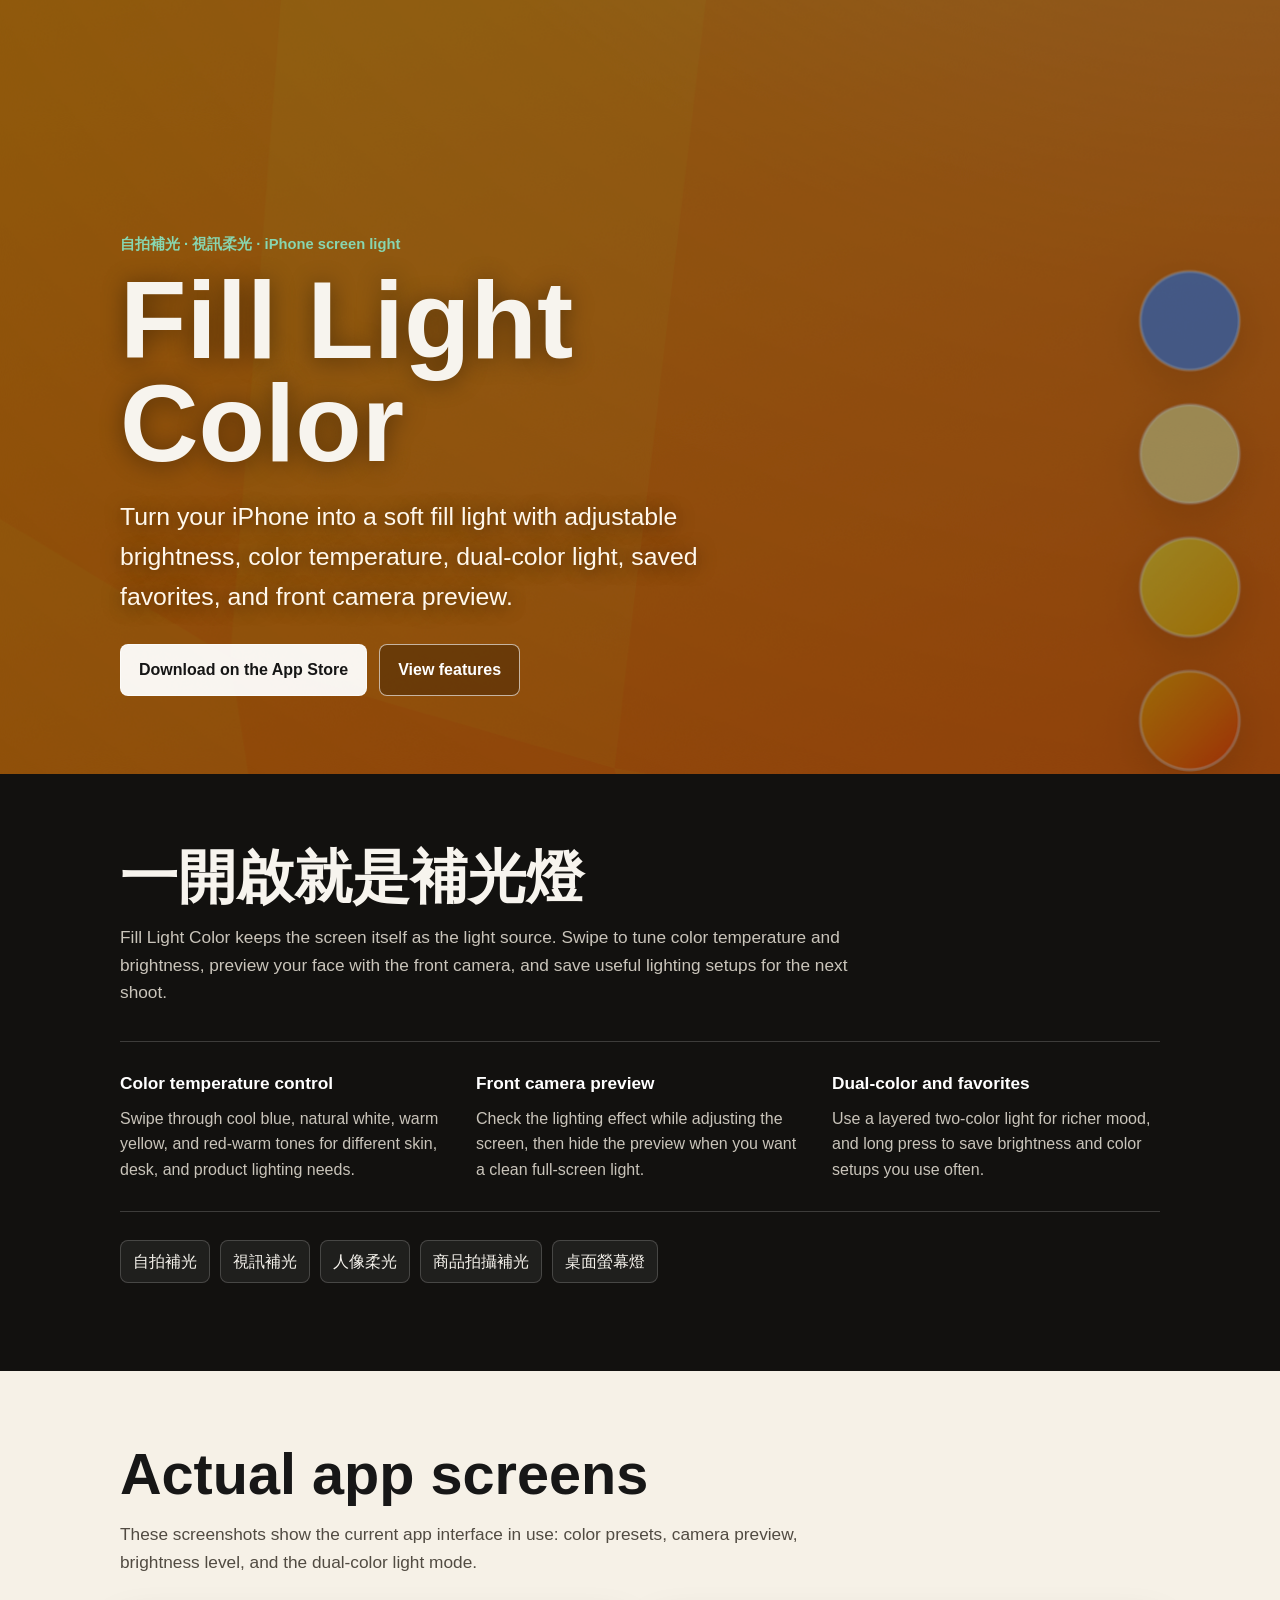
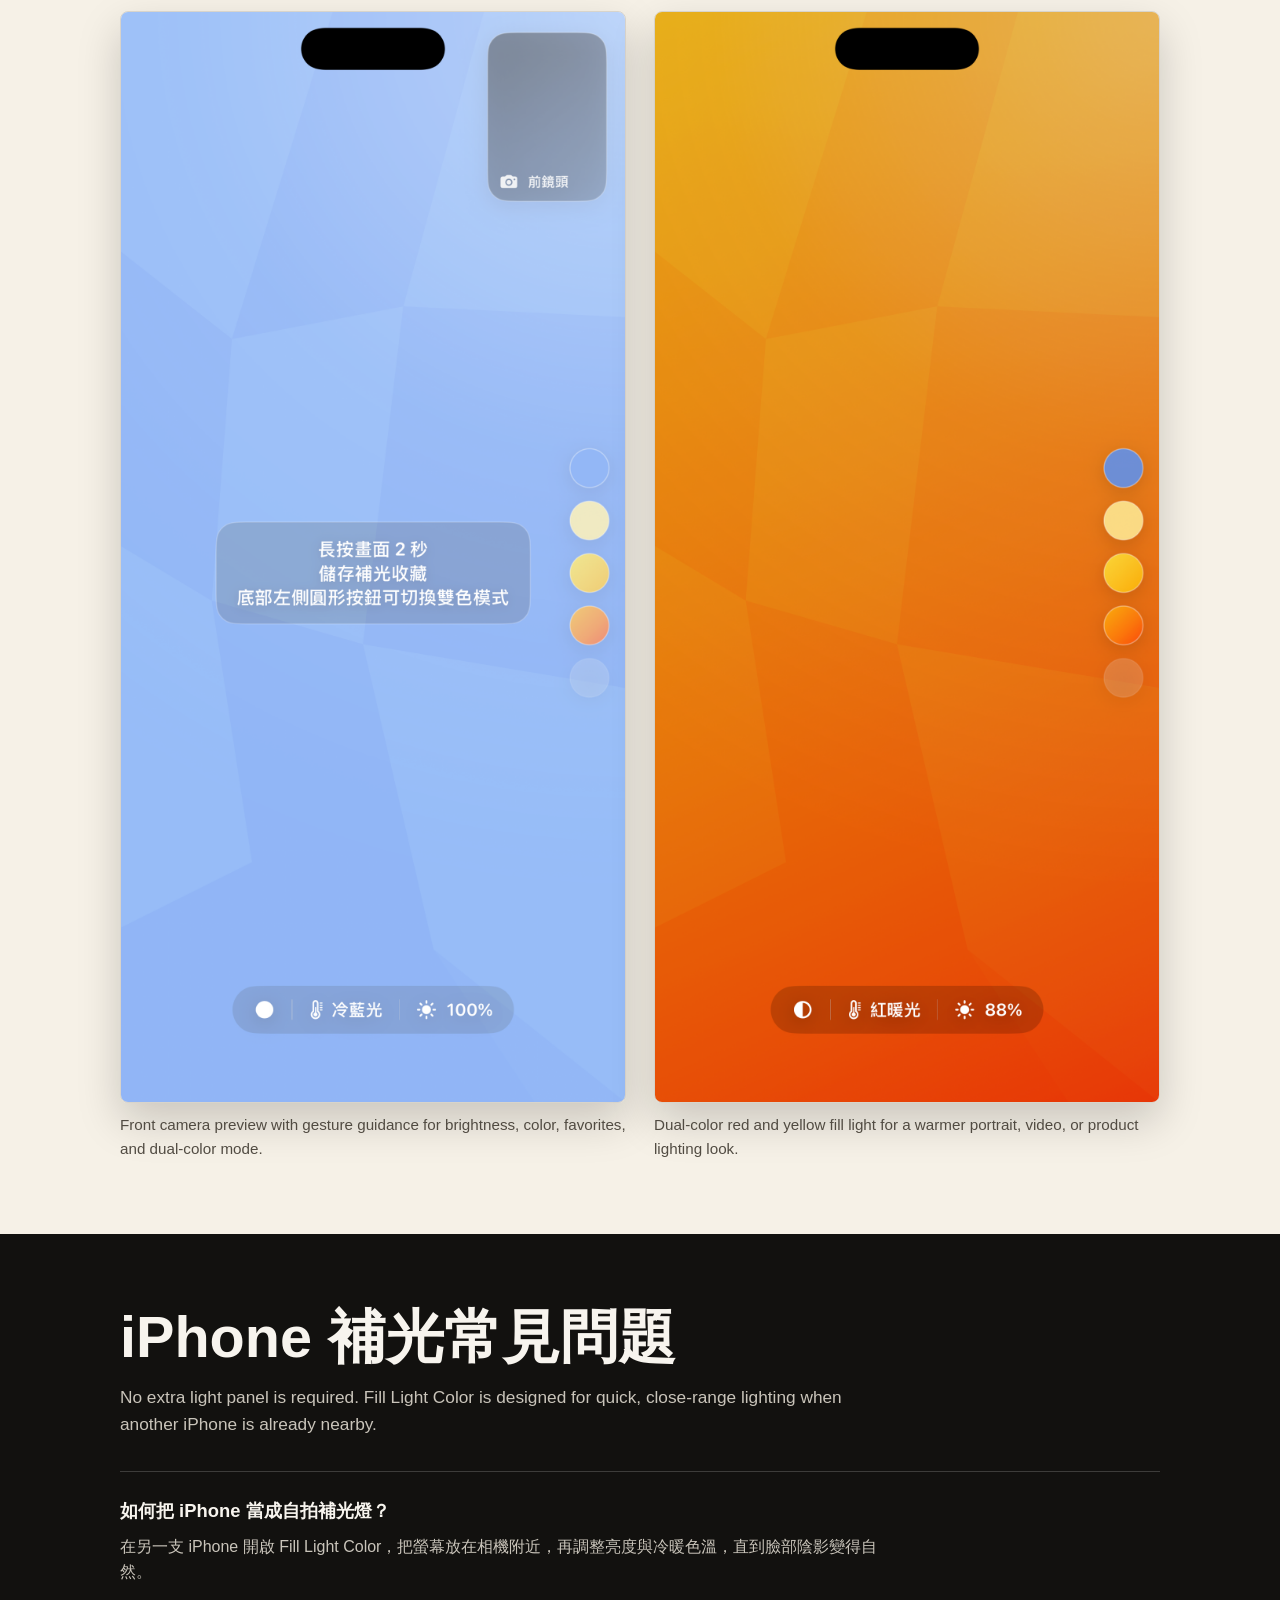
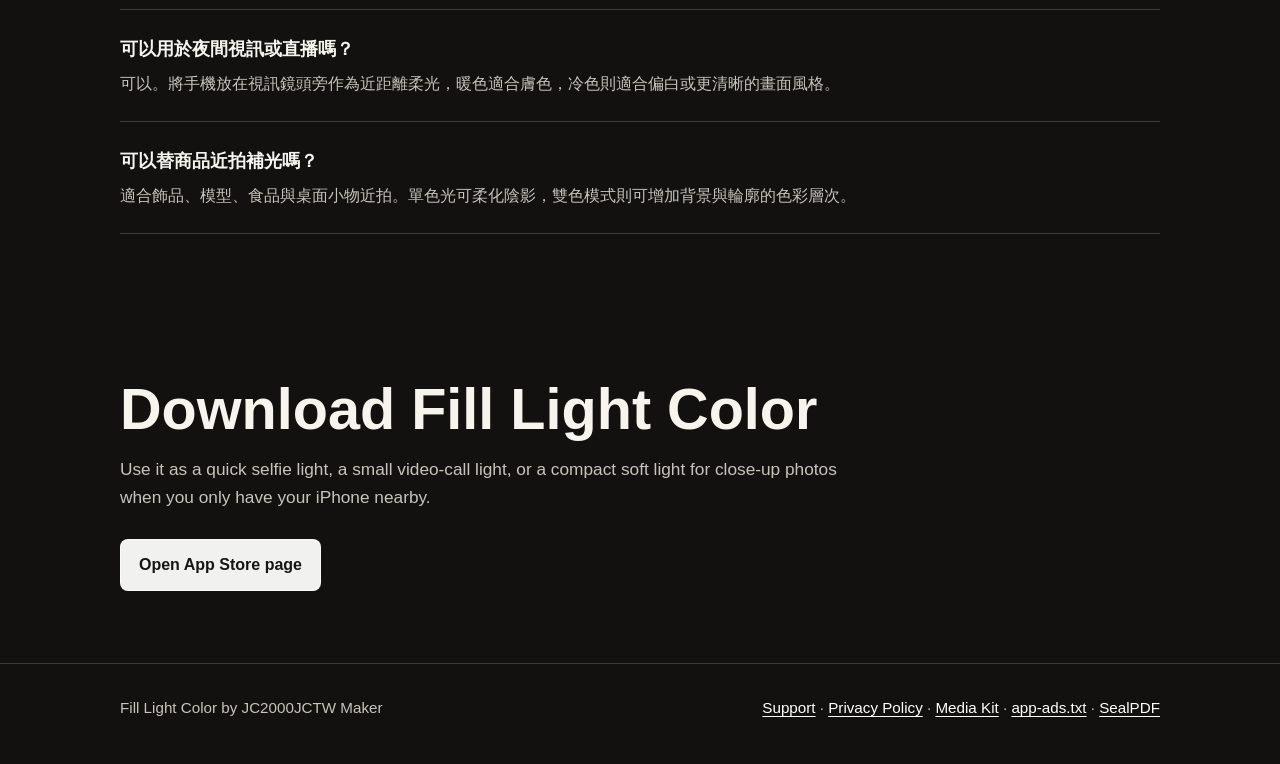
==== commit 1618114d: "Publish Fill Light social media kit" ====
--- a/index.html
+++ b/index.html
@@ -454,6 +454,7 @@
       <div>
         <a href="support.html">Support</a> ·
         <a href="privacy-policy.html">Privacy Policy</a> ·
+        <a href="media-kit.html">Media Kit</a> ·
         <a href="app-ads.txt">app-ads.txt</a> ·
         <a href="sealpdf/">SealPDF</a>
       </div>
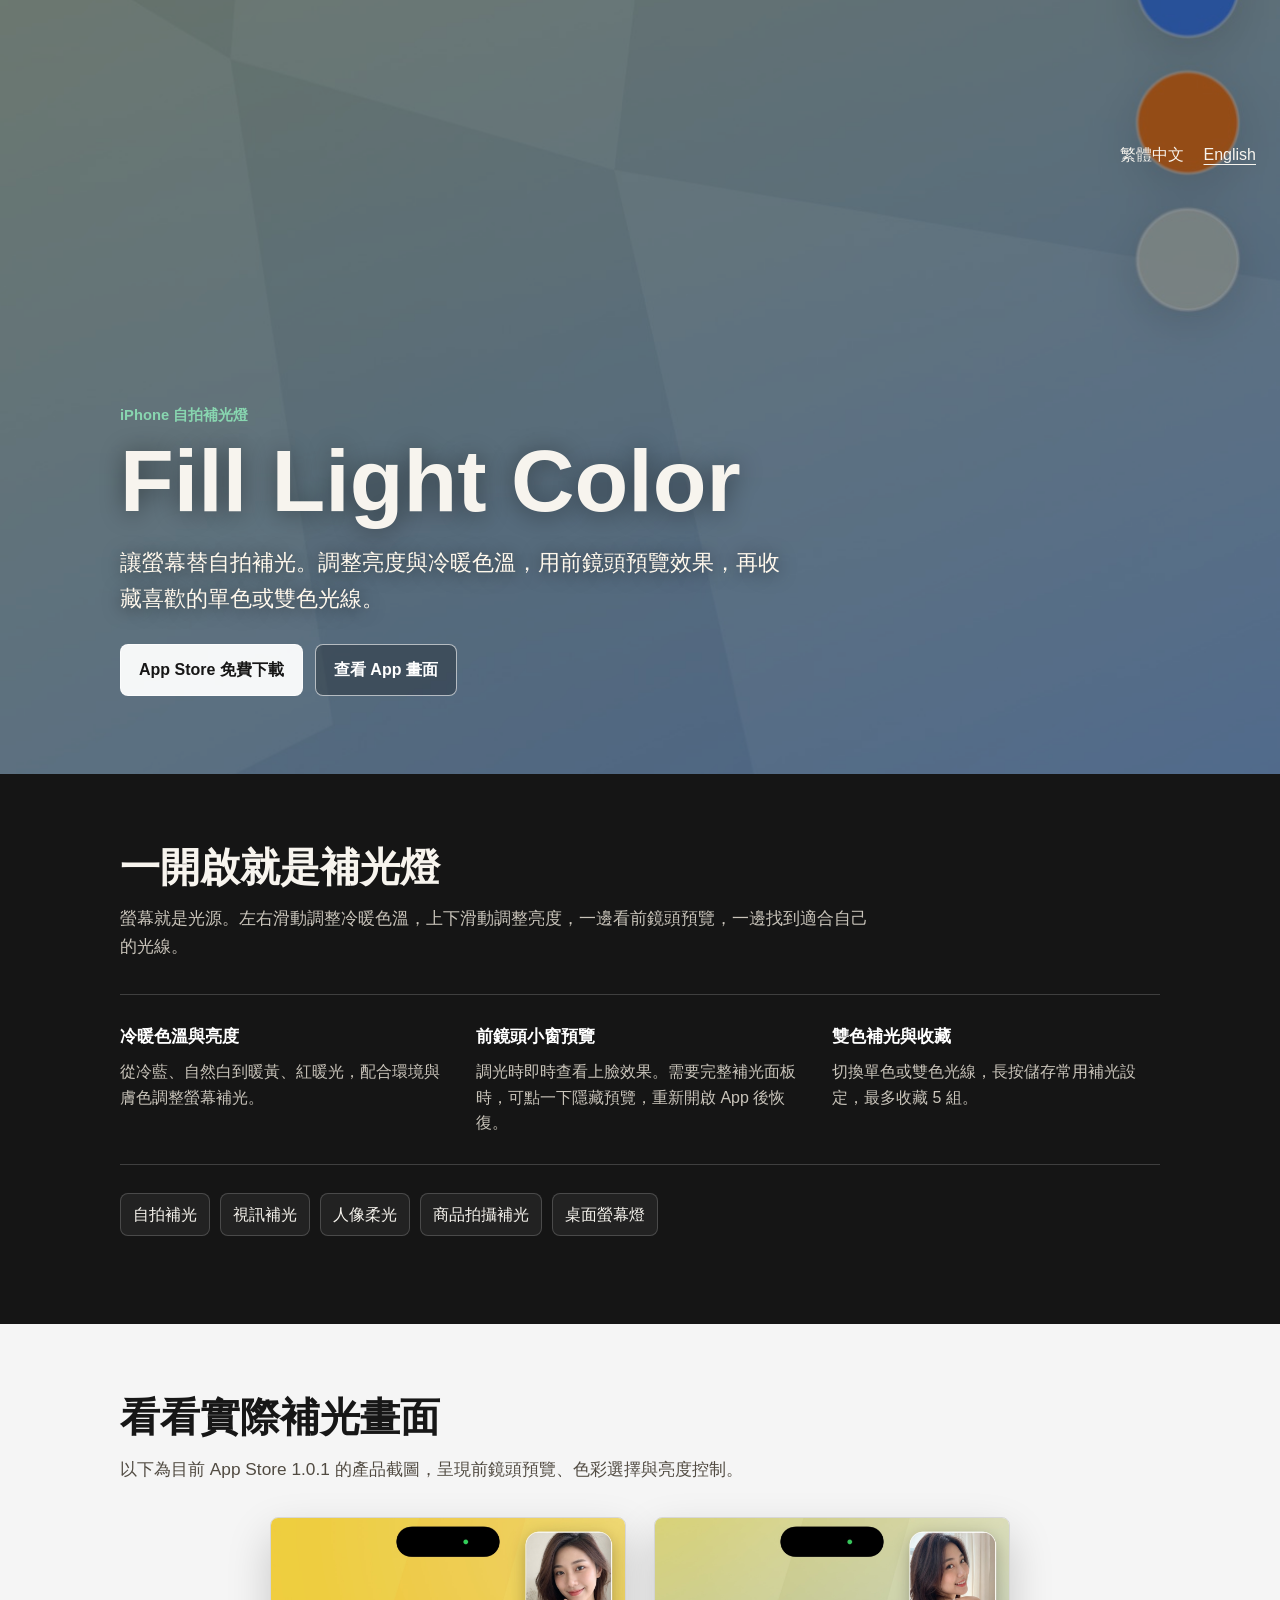
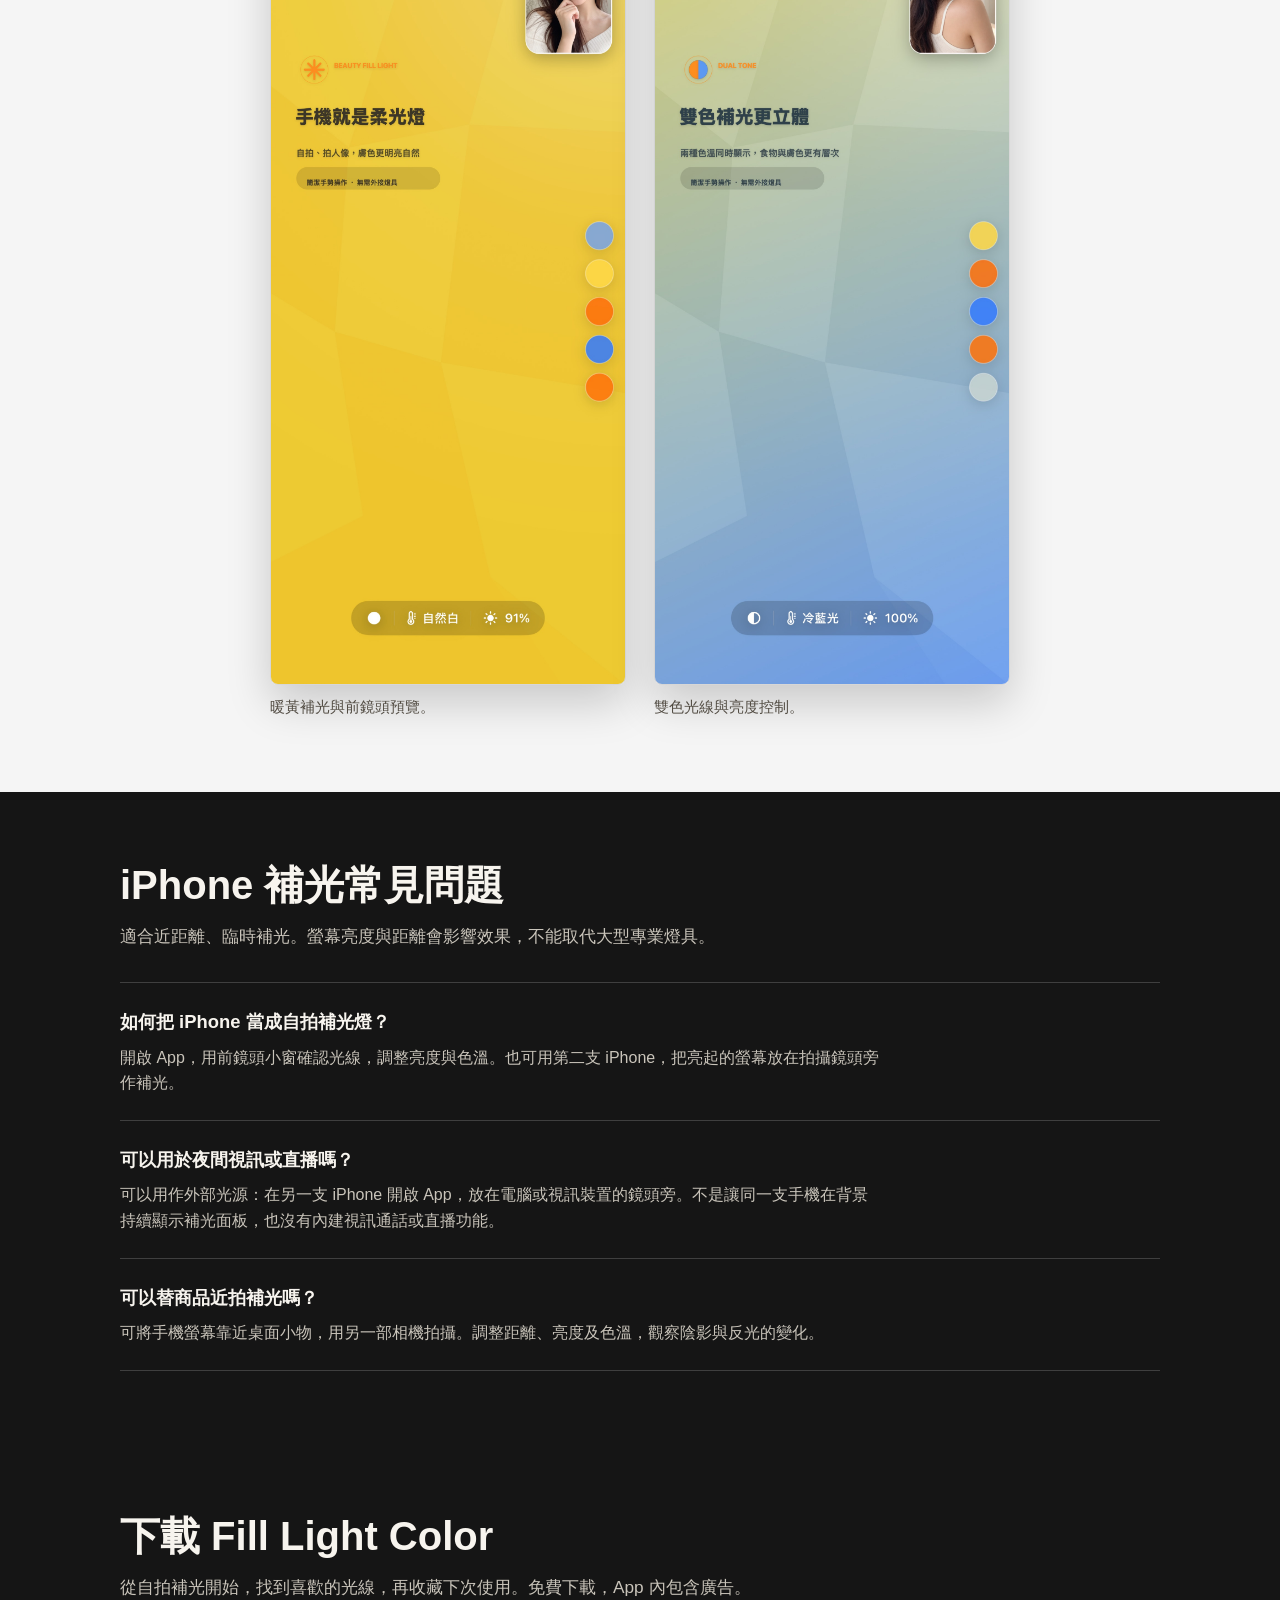
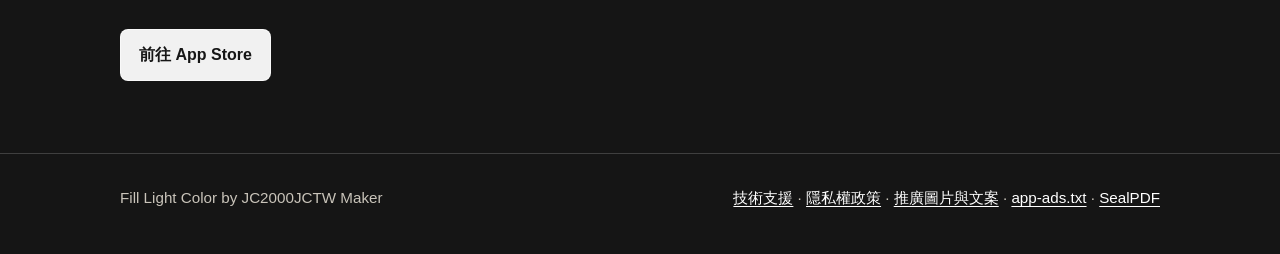
==== commit 46b97eaf: "Localize Fill Light homepage and update multilingual promotion copy" ====
--- a/index.html
+++ b/index.html
@@ -3,24 +3,26 @@
 <head>
   <meta charset="utf-8">
   <meta name="viewport" content="width=device-width, initial-scale=1">
-  <meta name="description" content="Fill Light Color turns your iPhone screen into an adjustable selfie fill light for video calls, portraits, product close-ups, and soft screen lighting. 支援自拍補光、視訊補光、色溫調整、雙色補光與前鏡頭預覽。">
-  <meta name="keywords" content="fill light, selfie light, video light, screen light, iPhone fill light, soft light, color temperature, 補光燈, 自拍補光, 視訊補光, 手機補光燈, 螢幕燈, 色溫, 柔光, 商品拍攝補光">
+  <meta name="description" content="Fill Light Color 把 iPhone 螢幕變成自拍補光燈，調整亮度與冷暖色溫，支援前鏡頭預覽、雙色補光與常用設定收藏。免費下載，亦可用第二支手機替視訊鏡頭或商品近拍補光。">
   <meta name="robots" content="index,follow">
   <meta name="apple-itunes-app" content="app-id=6772977729">
   <meta name="theme-color" content="#12110f">
   <link rel="canonical" href="https://jc2000jctw-maker.github.io/">
-  <meta property="og:title" content="Fill Light Color - iPhone screen fill light">
-  <meta property="og:description" content="Use your iPhone screen as an adjustable soft light for selfies, video calls, portraits, and product close-ups.">
+  <link rel="alternate" hreflang="zh-Hant" href="https://jc2000jctw-maker.github.io/">
+  <link rel="alternate" hreflang="en" href="https://jc2000jctw-maker.github.io/en/">
+  <link rel="alternate" hreflang="x-default" href="https://jc2000jctw-maker.github.io/en/">
+  <meta property="og:title" content="Fill Light Color｜iPhone 自拍補光燈">
+  <meta property="og:description" content="用螢幕替自拍補光，調整冷暖色溫與亮度，搭配前鏡頭預覽、雙色光與常用設定收藏。">
   <meta property="og:type" content="website">
   <meta property="og:url" content="https://jc2000jctw-maker.github.io/">
   <meta property="og:site_name" content="Fill Light Color">
   <meta property="og:locale" content="zh_TW">
-  <meta property="og:image" content="https://jc2000jctw-maker.github.io/assets/fill-light-dual-red-yellow.png">
+  <meta property="og:image" content="https://jc2000jctw-maker.github.io/assets/store-selfie.jpg">
   <meta name="twitter:card" content="summary_large_image">
-  <meta name="twitter:title" content="Fill Light Color - iPhone screen fill light">
-  <meta name="twitter:description" content="Adjustable soft screen light for selfies, video calls, portraits, and product close-ups.">
-  <meta name="twitter:image" content="https://jc2000jctw-maker.github.io/assets/fill-light-dual-red-yellow.png">
-  <title>Fill Light Color - iPhone screen fill light</title>
+  <meta name="twitter:title" content="Fill Light Color｜iPhone 自拍補光燈">
+  <meta name="twitter:description" content="亮度與冷暖色溫可調的手機補光工具，支援雙色柔光與前鏡頭預覽。">
+  <meta name="twitter:image" content="https://jc2000jctw-maker.github.io/assets/store-selfie.jpg">
+  <title>Fill Light Color｜iPhone 自拍補光燈・雙色柔光</title>
   <style>
     :root {
       color-scheme: dark;
@@ -31,7 +33,7 @@
       --blue: #9fc2f8;
       --amber: #f0a323;
       --green: #88d6b0;
-      --page: #12110f;
+      --page: #151515;
     }
 
     * {
@@ -70,8 +72,8 @@
       position: absolute;
       inset: 0;
       z-index: -2;
-      background-image: url("assets/fill-light-dual-red-yellow.png");
-      background-position: center 42%;
+      background-image: url("assets/store-dual.jpg");
+      background-position: center 72%;
       background-size: cover;
     }
 
@@ -99,7 +101,7 @@
     h1 {
       margin: 0;
       max-width: 720px;
-      font-size: clamp(3rem, 9vw, 6.8rem);
+      font-size: 5.5rem;
       line-height: 0.95;
       letter-spacing: 0;
       text-wrap: balance;
@@ -110,7 +112,7 @@
       max-width: 660px;
       margin: 22px 0 0;
       color: #fff8ec;
-      font-size: clamp(1.15rem, 2vw, 1.55rem);
+      font-size: 1.4rem;
       text-shadow: 0 2px 18px rgba(0, 0, 0, 0.55);
     }
 
@@ -155,7 +157,7 @@
 
     h2 {
       margin: 0 0 16px;
-      font-size: clamp(2rem, 5vw, 3.6rem);
+      font-size: 2.5rem;
       line-height: 1.08;
       letter-spacing: 0;
     }
@@ -194,7 +196,7 @@
     }
 
     .showcase {
-      background: #f6f1e7;
+      background: #f5f5f5;
       color: #171717;
     }
 
@@ -208,6 +210,9 @@
       gap: 28px;
       align-items: start;
       margin-top: 34px;
+      max-width: 740px;
+      margin-left: auto;
+      margin-right: auto;
     }
 
     figure {
@@ -290,10 +295,20 @@
       text-underline-offset: 3px;
     }
 
+    .languages { display: flex; gap: 20px; justify-content: flex-end; position: relative; z-index: 1; }
+    .languages a { text-underline-offset: 4px; }
+    a:focus-visible { outline: 3px solid var(--green); outline-offset: 5px; }
+
     @media (max-width: 760px) {
       .hero {
         min-height: 82vh;
       }
+
+      .hero::before { background-size: auto 180%; background-position: 62% 90%; }
+
+      h1 { font-size: 3rem; line-height: 1.05; }
+      h2 { font-size: 2rem; }
+      .tagline { font-size: 1.15rem; }
 
       .feature-grid,
       .shots {
@@ -312,57 +327,26 @@
       "name": "Fill Light Color",
       "operatingSystem": "iOS",
       "applicationCategory": "UtilitiesApplication",
-      "description": "An iPhone screen fill light for selfies, video calls, portraits, and product close-ups with adjustable brightness, color temperature, dual-color light, favorites, and front camera preview.",
-      "downloadUrl": "https://apps.apple.com/us/app/fill-light-color/id6772977729",
+      "description": "iPhone 螢幕自拍補光工具，支援亮度與冷暖色溫調整、前鏡頭預覽、雙色補光與常用設定收藏。",
+      "downloadUrl": "https://apps.apple.com/tw/app/fill-light-color/id6772977729",
       "offers": {
         "@type": "Offer",
         "price": "0",
-        "priceCurrency": "USD"
+        "priceCurrency": "TWD"
       }
-    }
-  </script>
-  <script type="application/ld+json">
-    {
-      "@context": "https://schema.org",
-      "@type": "FAQPage",
-      "mainEntity": [
-        {
-          "@type": "Question",
-          "name": "How can I use an iPhone as a fill light?",
-          "acceptedAnswer": {
-            "@type": "Answer",
-            "text": "Open Fill Light Color on a second iPhone, place it near the camera, then adjust screen brightness and color temperature until the subject is evenly lit."
-          }
-        },
-        {
-          "@type": "Question",
-          "name": "Can Fill Light Color help with video calls and product photos?",
-          "acceptedAnswer": {
-            "@type": "Answer",
-            "text": "Yes. The full-screen soft light can be used beside a webcam for video calls or near small products for close-up photography."
-          }
-        },
-        {
-          "@type": "Question",
-          "name": "Does the app support warm and cool light?",
-          "acceptedAnswer": {
-            "@type": "Answer",
-            "text": "Yes. Fill Light Color supports adjustable cool, natural, warm, and red-warm tones, plus a dual-color light mode."
-          }
-        }
-      ]
     }
   </script>
 </head>
 <body>
   <header class="hero">
+    <nav class="languages" aria-label="語言"><span aria-current="page">繁體中文</span><a href="en/" lang="en">English</a></nav>
     <div class="hero-inner">
-      <p class="eyebrow">自拍補光 · 視訊柔光 · iPhone screen light</p>
+      <p class="eyebrow">iPhone 自拍補光燈</p>
       <h1>Fill Light Color</h1>
-      <p class="tagline">Turn your iPhone into a soft fill light with adjustable brightness, color temperature, dual-color light, saved favorites, and front camera preview.</p>
-      <div class="actions" aria-label="Primary actions">
-        <a class="button" href="https://apps.apple.com/us/app/fill-light-color/id6772977729">Download on the App Store</a>
-        <a class="button secondary" href="#features">View features</a>
+      <p class="tagline">讓螢幕替自拍補光。調整亮度與冷暖色溫，用前鏡頭預覽效果，再收藏喜歡的單色或雙色光線。</p>
+      <div class="actions" aria-label="下載與產品畫面">
+        <a class="button" href="https://apps.apple.com/tw/app/fill-light-color/id6772977729">App Store 免費下載</a>
+        <a class="button secondary" href="#screens">查看 App 畫面</a>
       </div>
     </div>
   </header>
@@ -371,24 +355,24 @@
     <section class="section" id="features">
       <div class="section-inner">
         <h2>一開啟就是補光燈</h2>
-        <p class="lead">Fill Light Color keeps the screen itself as the light source. Swipe to tune color temperature and brightness, preview your face with the front camera, and save useful lighting setups for the next shoot.</p>
-
-        <div class="feature-grid" aria-label="Fill Light Color features">
+        <p class="lead">螢幕就是光源。左右滑動調整冷暖色溫，上下滑動調整亮度，一邊看前鏡頭預覽，一邊找到適合自己的光線。</p>
+
+        <div class="feature-grid" aria-label="補光功能">
           <div class="feature">
-            <strong>Color temperature control</strong>
-            <p>Swipe through cool blue, natural white, warm yellow, and red-warm tones for different skin, desk, and product lighting needs.</p>
+            <strong>冷暖色溫與亮度</strong>
+            <p>從冷藍、自然白到暖黃、紅暖光，配合環境與膚色調整螢幕補光。</p>
           </div>
           <div class="feature">
-            <strong>Front camera preview</strong>
-            <p>Check the lighting effect while adjusting the screen, then hide the preview when you want a clean full-screen light.</p>
+            <strong>前鏡頭小窗預覽</strong>
+            <p>調光時即時查看上臉效果。需要完整補光面板時，可點一下隱藏預覽，重新開啟 App 後恢復。</p>
           </div>
           <div class="feature">
-            <strong>Dual-color and favorites</strong>
-            <p>Use a layered two-color light for richer mood, and long press to save brightness and color setups you use often.</p>
+            <strong>雙色補光與收藏</strong>
+            <p>切換單色或雙色光線，長按儲存常用補光設定，最多收藏 5 組。</p>
           </div>
         </div>
 
-        <ul class="use-cases" aria-label="Use cases">
+        <ul class="use-cases" aria-label="使用情境">
           <li>自拍補光</li>
           <li>視訊補光</li>
           <li>人像柔光</li>
@@ -398,19 +382,19 @@
       </div>
     </section>
 
-    <section class="section showcase" aria-label="Actual app screenshots">
+    <section class="section showcase" id="screens" aria-label="正式上架畫面">
       <div class="section-inner">
-        <h2>Actual app screens</h2>
-        <p class="lead">These screenshots show the current app interface in use: color presets, camera preview, brightness level, and the dual-color light mode.</p>
+        <h2>看看實際補光畫面</h2>
+        <p class="lead">以下為目前 App Store 1.0.1 的產品截圖，呈現前鏡頭預覽、色彩選擇與亮度控制。</p>
 
         <div class="shots">
           <figure class="shot">
-            <img src="assets/fill-light-camera-hint.png" alt="Fill Light Color cool blue screen light with front camera preview and gesture hint" width="1284" height="2778" loading="lazy">
-            <figcaption>Front camera preview with gesture guidance for brightness, color, favorites, and dual-color mode.</figcaption>
+            <img src="assets/store-selfie.jpg" alt="Fill Light Color 暖黃自拍補光畫面，包含前鏡頭預覽及亮度控制" width="1284" height="2778" loading="lazy">
+            <figcaption>暖黃補光與前鏡頭預覽。</figcaption>
           </figure>
           <figure class="shot">
-            <img src="assets/fill-light-dual-red-yellow.png" alt="Fill Light Color red yellow dual-color fill light mode with brightness control" width="1284" height="2778" loading="lazy">
-            <figcaption>Dual-color red and yellow fill light for a warmer portrait, video, or product lighting look.</figcaption>
+            <img src="assets/store-dual.jpg" alt="Fill Light Color 冷暖雙色補光畫面，包含前鏡頭預覽及亮度控制" width="1284" height="2778" loading="lazy">
+            <figcaption>雙色光線與亮度控制。</figcaption>
           </figure>
         </div>
       </div>
@@ -419,19 +403,19 @@
     <section class="section" aria-labelledby="faq-heading">
       <div class="section-inner">
         <h2 id="faq-heading">iPhone 補光常見問題</h2>
-        <p class="lead">No extra light panel is required. Fill Light Color is designed for quick, close-range lighting when another iPhone is already nearby.</p>
+        <p class="lead">適合近距離、臨時補光。螢幕亮度與距離會影響效果，不能取代大型專業燈具。</p>
         <div class="faq-list">
           <div class="faq-item">
             <h3>如何把 iPhone 當成自拍補光燈？</h3>
-            <p>在另一支 iPhone 開啟 Fill Light Color，把螢幕放在相機附近，再調整亮度與冷暖色溫，直到臉部陰影變得自然。</p>
+            <p>開啟 App，用前鏡頭小窗確認光線，調整亮度與色溫。也可用第二支 iPhone，把亮起的螢幕放在拍攝鏡頭旁作補光。</p>
           </div>
           <div class="faq-item">
             <h3>可以用於夜間視訊或直播嗎？</h3>
-            <p>可以。將手機放在視訊鏡頭旁作為近距離柔光，暖色適合膚色，冷色則適合偏白或更清晰的畫面風格。</p>
+            <p>可以用作外部光源：在另一支 iPhone 開啟 App，放在電腦或視訊裝置的鏡頭旁。不是讓同一支手機在背景持續顯示補光面板，也沒有內建視訊通話或直播功能。</p>
           </div>
           <div class="faq-item">
             <h3>可以替商品近拍補光嗎？</h3>
-            <p>適合飾品、模型、食品與桌面小物近拍。單色光可柔化陰影，雙色模式則可增加背景與輪廓的色彩層次。</p>
+            <p>可將手機螢幕靠近桌面小物，用另一部相機拍攝。調整距離、亮度及色溫，觀察陰影與反光的變化。</p>
           </div>
         </div>
       </div>
@@ -439,10 +423,10 @@
 
     <section class="section">
       <div class="section-inner">
-        <h2>Download Fill Light Color</h2>
-        <p class="lead">Use it as a quick selfie light, a small video-call light, or a compact soft light for close-up photos when you only have your iPhone nearby.</p>
+        <h2>下載 Fill Light Color</h2>
+        <p class="lead">從自拍補光開始，找到喜歡的光線，再收藏下次使用。免費下載，App 內包含廣告。</p>
         <div class="actions">
-          <a class="button" href="https://apps.apple.com/us/app/fill-light-color/id6772977729">Open App Store page</a>
+          <a class="button" href="https://apps.apple.com/tw/app/fill-light-color/id6772977729">前往 App Store</a>
         </div>
       </div>
     </section>
@@ -452,9 +436,9 @@
     <div class="footer-inner">
       <div>Fill Light Color by JC2000JCTW Maker</div>
       <div>
-        <a href="support.html">Support</a> ·
-        <a href="privacy-policy.html">Privacy Policy</a> ·
-        <a href="media-kit.html">Media Kit</a> ·
+        <a href="support.html">技術支援</a> ·
+        <a href="privacy-policy.html">隱私權政策</a> ·
+        <a href="media-kit.html">推廣圖片與文案</a> ·
         <a href="app-ads.txt">app-ads.txt</a> ·
         <a href="sealpdf/">SealPDF</a>
       </div>
